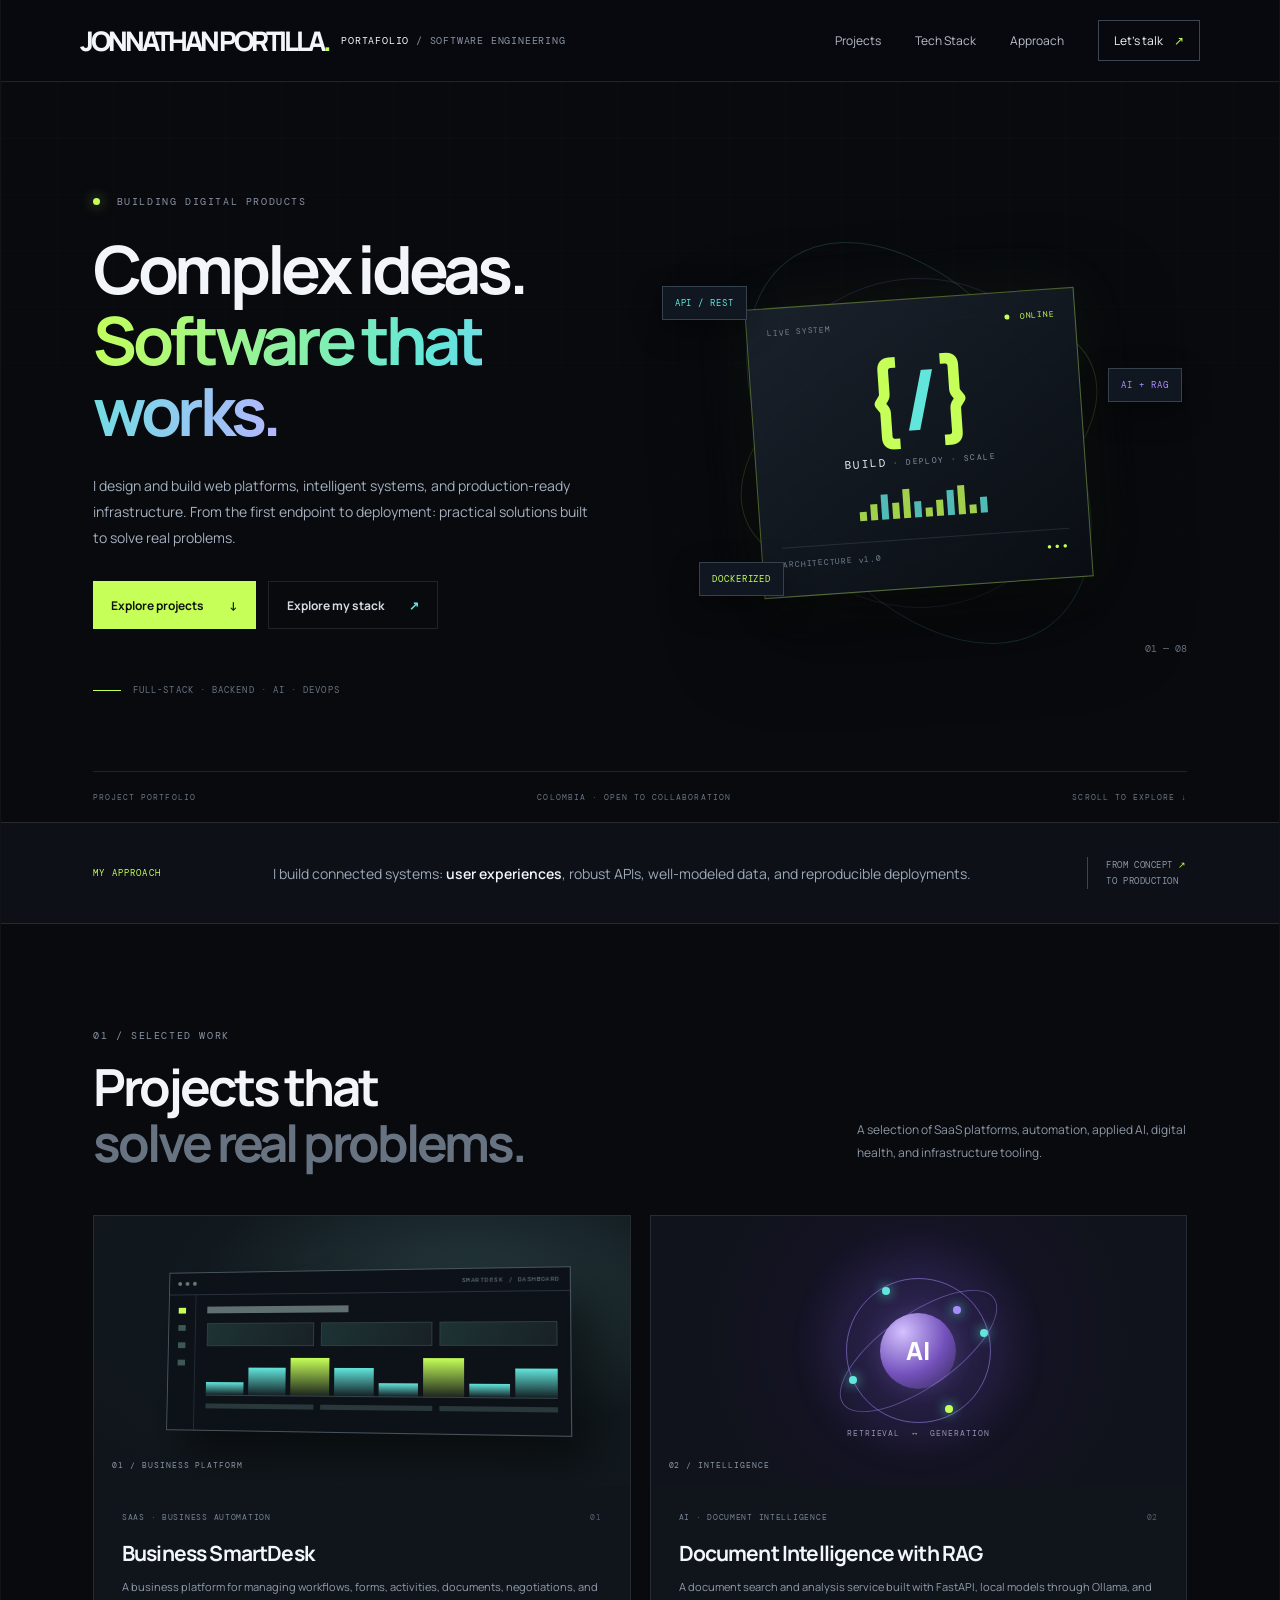
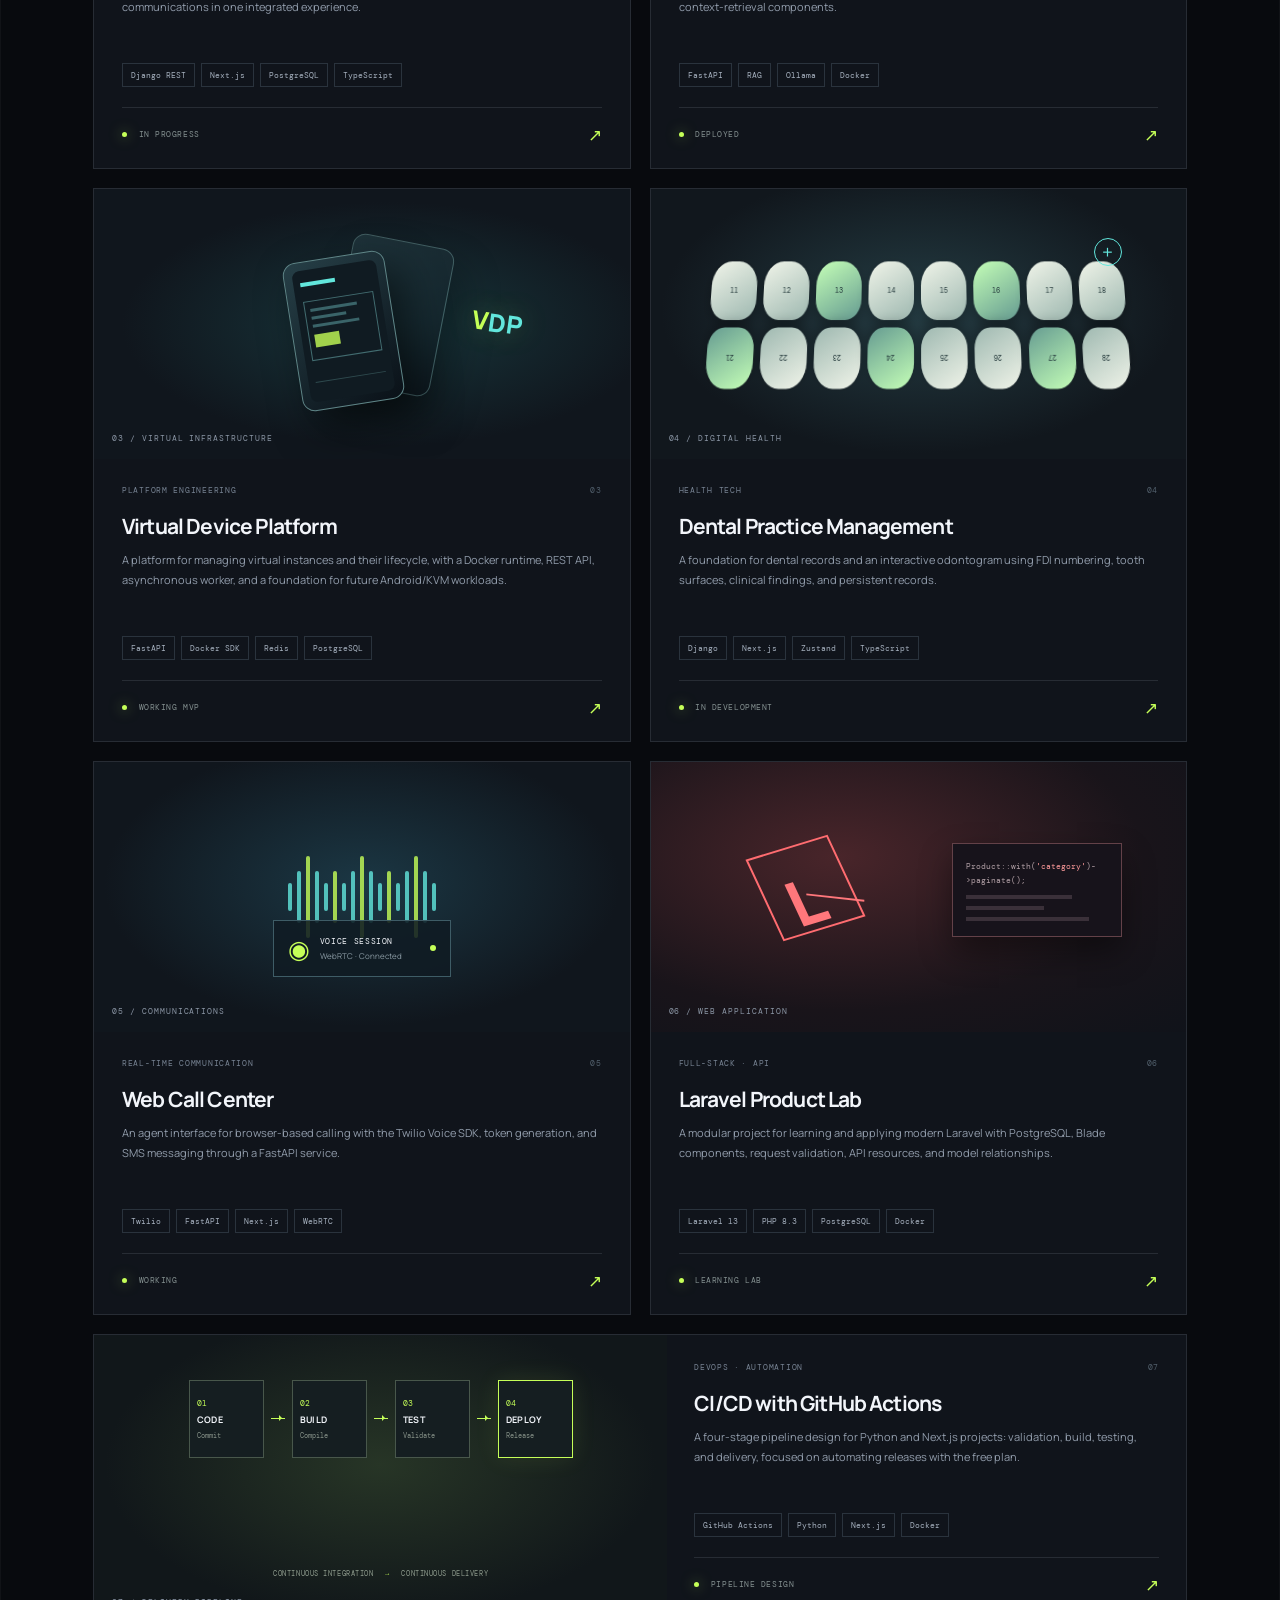
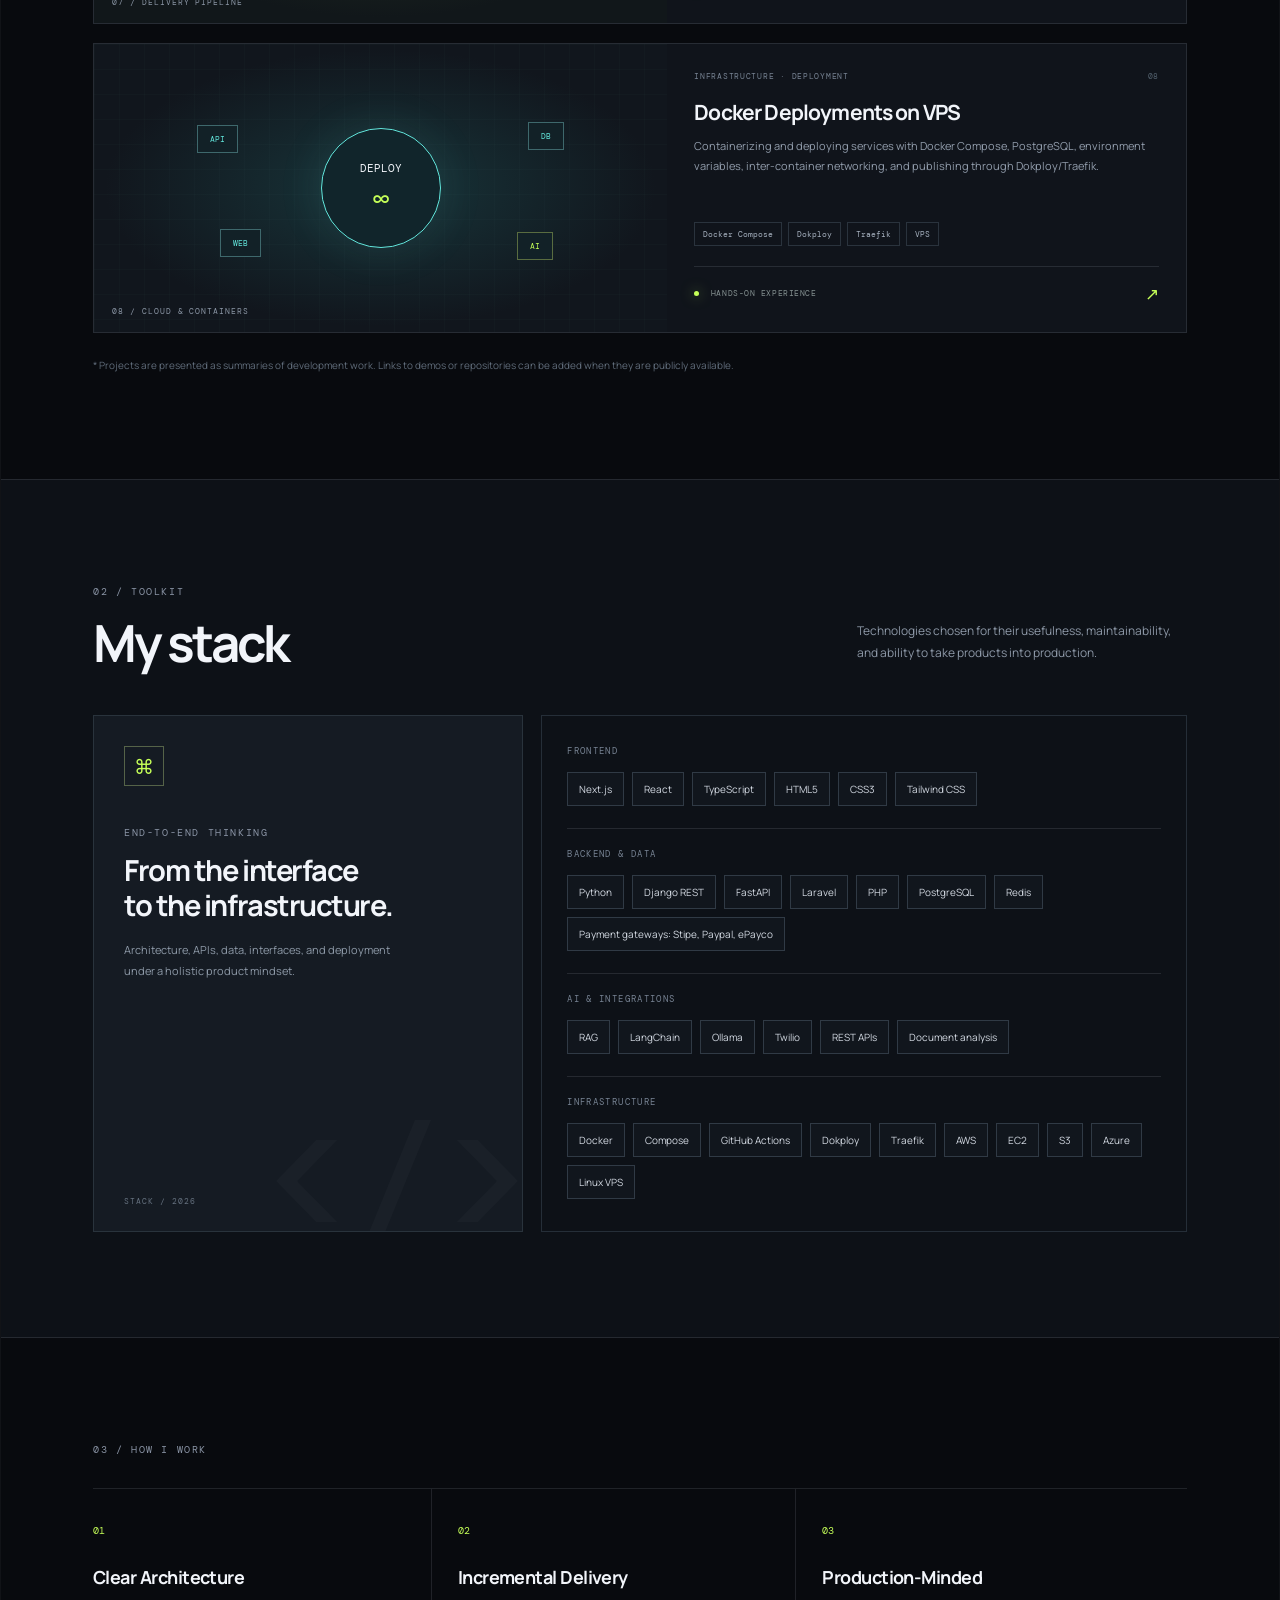
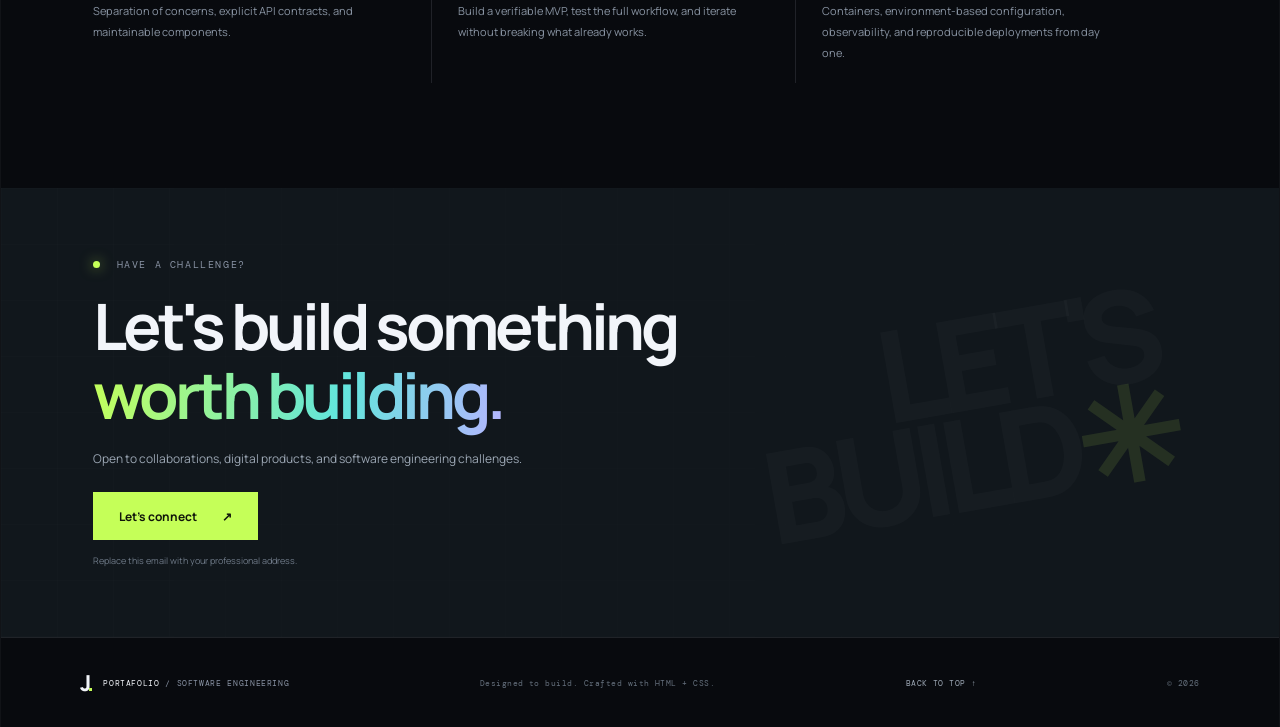
==== index.html @ 5c7474e9 "Update backend and infrastructure technology stack Added payment gateways to backend technologies an" ====
<!DOCTYPE html>
<html lang="en">
<head>
  <meta charset="UTF-8">
  <meta name="viewport" content="width=device-width, initial-scale=1.0">
  <meta name="description" content="Software engineering portfolio: SaaS platforms, automation, artificial intelligence, digital health, and cloud infrastructure.">
  <title>Portfolio | Software Engineer & Product Builder</title>
  <link rel="stylesheet" href="styles.css">
</head>
<body>
  <div class="site-shell">
    <header class="topbar">
      <a class="brand" href="#inicio" aria-label="Ir al inicio">
        <span class="brand-mark">JONNATHAN PORTILLA<span>.</span></span>
        <span class="brand-name">PORTAFOLIO<span> / SOFTWARE ENGINEERING</span></span>
      </a>
      <nav class="nav" aria-label="Navegación principal">
        <a href="#proyectos">Projects</a>
        <a href="#stack">Tech Stack</a>
        <a href="#enfoque">Approach</a>
        <a class="nav-cta" href="#contacto">Let's talk <span>↗</span></a>
      </nav>
    </header>

    <main>
      <section class="hero" id="inicio">
        <div class="hero-grid"></div>
        <div class="hero-copy">
          <p class="eyebrow"><span class="status-dot"></span> BUILDING DIGITAL PRODUCTS</p>
          <h1>Complex ideas.<br><span class="gradient-text">Software that works.</span></h1>
          <p class="hero-lede">I design and build web platforms, intelligent systems, and production-ready infrastructure. From the first endpoint to deployment: practical solutions built to solve real problems.</p>
          <div class="hero-actions">
            <a class="button button-primary" href="#proyectos">Explore projects <span>↓</span></a>
            <a class="button button-quiet" href="#stack">Explore my stack <span>↗</span></a>
          </div>
          <div class="hero-footnote"><span class="line"></span> FULL-STACK · BACKEND · AI · DEVOPS</div>
        </div>
        <div class="hero-visual" aria-label="Abstract software architecture illustration">
          <div class="orbit orbit-one"></div><div class="orbit orbit-two"></div><div class="orbit orbit-three"></div>
          <div class="core-card">
            <div class="core-top"><span>LIVE SYSTEM</span><span class="live"><i></i> ONLINE</span></div>
            <div class="core-symbol"><span class="bracket">{</span><span class="slash">/</span><span class="bracket">}</span></div>
            <div class="core-title">BUILD<span> · DEPLOY · SCALE</span></div>
            <div class="core-bars"><i></i><i></i><i></i><i></i><i></i><i></i><i></i><i></i><i></i><i></i><i></i><i></i></div>
            <div class="core-bottom"><span>ARCHITECTURE v1.0</span><span>●●●</span></div>
          </div>
          <span class="float-tag tag-api">API / REST</span>
          <span class="float-tag tag-ai">AI + RAG</span>
          <span class="float-tag tag-cloud">DOCKERIZED</span>
          <span class="visual-index">01 — 08</span>
        </div>
        <div class="hero-bottom"><span>PROJECT PORTFOLIO</span><span>COLOMBIA · OPEN TO COLLABORATION</span><span>SCROLL TO EXPLORE ↓</span></div>
      </section>

      <section class="intro-strip" id="enfoque">
        <div class="strip-label">MY APPROACH</div>
        <p>I build connected systems: <strong>user experiences</strong>, robust APIs, well-modeled data, and reproducible deployments.</p>
        <div class="strip-badge">FROM CONCEPT <span>↗</span><br>TO PRODUCTION</div>
      </section>

      <section class="projects section-pad" id="proyectos">
        <div class="section-heading">
          <div><p class="eyebrow">01 / SELECTED WORK</p><h2>Projects that<br><span class="muted">solve real problems.</span></h2></div>
          <p class="section-aside">A selection of SaaS platforms, automation, applied AI, digital health, and infrastructure tooling.</p>
        </div>

        <div class="project-grid">
          <article class="project-card project-feature">
            <div class="project-art art-smartdesk">
              <div class="art-window">
                <div class="window-bar"><span></span><span></span><span></span><b>SMARTDESK / DASHBOARD</b></div>
                <div class="dash-body"><div class="dash-side"><i></i><i></i><i></i><i></i></div><div class="dash-main"><div class="dash-heading"></div><div class="metric-row"><i></i><i></i><i></i></div><div class="chart"><span></span><span></span><span></span><span></span><span></span><span></span><span></span><span></span></div><div class="dash-lines"><i></i><i></i><i></i></div></div></div>
              </div><span class="art-label">01 / BUSINESS PLATFORM</span>
            </div>
            <div class="project-info"><div class="project-meta"><span>SAAS · BUSINESS AUTOMATION</span><span>01</span></div><h3>Business SmartDesk</h3><p>A business platform for managing workflows, forms, activities, documents, negotiations, and communications in one integrated experience.</p><div class="tags"><span>Django REST</span><span>Next.js</span><span>PostgreSQL</span><span>TypeScript</span></div><div class="project-bottom"><span class="project-status"><i></i> IN PROGRESS</span><span class="arrow">↗</span></div></div>
          </article>

          <article class="project-card">
            <div class="project-art art-ai">
              <div class="ai-orb"><div class="orb-core">AI</div><i class="node n1"></i><i class="node n2"></i><i class="node n3"></i><i class="node n4"></i><i class="node n5"></i><div class="orb-ring"></div></div>
              <div class="ai-caption"><span>RETRIEVAL</span><b>↔</b><span>GENERATION</span></div><span class="art-label">02 / INTELLIGENCE</span>
            </div>
            <div class="project-info"><div class="project-meta"><span>AI · DOCUMENT INTELLIGENCE</span><span>02</span></div><h3>Document Intelligence with RAG</h3><p>A document search and analysis service built with FastAPI, local models through Ollama, and context-retrieval components.</p><div class="tags"><span>FastAPI</span><span>RAG</span><span>Ollama</span><span>Docker</span></div><div class="project-bottom"><span class="project-status"><i></i> DEPLOYED</span><span class="arrow">↗</span></div></div>
          </article>

          <article class="project-card">
            <div class="project-art art-vdp">
              <div class="device device-back"></div><div class="device device-front"><div class="device-screen"><div class="screen-top"></div><div class="screen-window"><i></i><i></i><i></i><b></b></div><div class="screen-foot"></div></div></div>
              <div class="vdp-cube">V<span>DP</span></div><span class="art-label">03 / VIRTUAL INFRASTRUCTURE</span>
            </div>
            <div class="project-info"><div class="project-meta"><span>PLATFORM ENGINEERING</span><span>03</span></div><h3>Virtual Device Platform</h3><p>A platform for managing virtual instances and their lifecycle, with a Docker runtime, REST API, asynchronous worker, and a foundation for future Android/KVM workloads.</p><div class="tags"><span>FastAPI</span><span>Docker SDK</span><span>Redis</span><span>PostgreSQL</span></div><div class="project-bottom"><span class="project-status"><i></i> WORKING MVP</span><span class="arrow">↗</span></div></div>
          </article>

          <article class="project-card">
            <div class="project-art art-dental">
              <div class="tooth-grid"><span>11</span><span>12</span><span>13</span><span>14</span><span>15</span><span>16</span><span>17</span><span>18</span><span>21</span><span>22</span><span>23</span><span>24</span><span>25</span><span>26</span><span>27</span><span>28</span></div>
              <div class="dental-mark">+</div><span class="art-label">04 / DIGITAL HEALTH</span>
            </div>
            <div class="project-info"><div class="project-meta"><span>HEALTH TECH</span><span>04</span></div><h3>Dental Practice Management</h3><p>A foundation for dental records and an interactive odontogram using FDI numbering, tooth surfaces, clinical findings, and persistent records.</p><div class="tags"><span>Django</span><span>Next.js</span><span>Zustand</span><span>TypeScript</span></div><div class="project-bottom"><span class="project-status"><i></i> IN DEVELOPMENT</span><span class="arrow">↗</span></div></div>
          </article>

          <article class="project-card">
            <div class="project-art art-call">
              <div class="soundwave"><i></i><i></i><i></i><i></i><i></i><i></i><i></i><i></i><i></i><i></i><i></i><i></i><i></i><i></i><i></i><i></i><i></i></div>
              <div class="call-ui"><span class="call-avatar">◉</span><div><b>VOICE SESSION</b><small>WebRTC · Connected</small></div><span class="call-live"></span></div>
              <span class="art-label">05 / COMMUNICATIONS</span>
            </div>
            <div class="project-info"><div class="project-meta"><span>REAL-TIME COMMUNICATION</span><span>05</span></div><h3>Web Call Center</h3><p>An agent interface for browser-based calling with the Twilio Voice SDK, token generation, and SMS messaging through a FastAPI service.</p><div class="tags"><span>Twilio</span><span>FastAPI</span><span>Next.js</span><span>WebRTC</span></div><div class="project-bottom"><span class="project-status"><i></i> WORKING</span><span class="arrow">↗</span></div></div>
          </article>

          <article class="project-card">
            <div class="project-art art-laravel">
              <div class="laravel-emblem"><span class="laravel-l">L</span><span class="laravel-line"></span></div>
              <div class="code-panel"><span>Product::with(</span><b>'category'</b><span>)-&gt;paginate();</span><i></i><i></i><i></i></div>
              <span class="art-label">06 / WEB APPLICATION</span>
            </div>
            <div class="project-info"><div class="project-meta"><span>FULL-STACK · API</span><span>06</span></div><h3>Laravel Product Lab</h3><p>A modular project for learning and applying modern Laravel with PostgreSQL, Blade components, request validation, API resources, and model relationships.</p><div class="tags"><span>Laravel 13</span><span>PHP 8.3</span><span>PostgreSQL</span><span>Docker</span></div><div class="project-bottom"><span class="project-status"><i></i> LEARNING LAB</span><span class="arrow">↗</span></div></div>
          </article>

          <article class="project-card project-wide">
            <div class="project-art art-cicd">
              <div class="pipeline"><div class="pipe-node"><span>01</span><b>CODE</b><small>Commit</small></div><i></i><div class="pipe-node"><span>02</span><b>BUILD</b><small>Compile</small></div><i></i><div class="pipe-node"><span>03</span><b>TEST</b><small>Validate</small></div><i></i><div class="pipe-node pipe-active"><span>04</span><b>DEPLOY</b><small>Release</small></div></div>
              <div class="pipeline-caption">CONTINUOUS INTEGRATION <span>→</span> CONTINUOUS DELIVERY</div>
              <span class="art-label">07 / DELIVERY PIPELINE</span>
            </div>
            <div class="project-info"><div class="project-meta"><span>DEVOPS · AUTOMATION</span><span>07</span></div><h3>CI/CD with GitHub Actions</h3><p>A four-stage pipeline design for Python and Next.js projects: validation, build, testing, and delivery, focused on automating releases with the free plan.</p><div class="tags"><span>GitHub Actions</span><span>Python</span><span>Next.js</span><span>Docker</span></div><div class="project-bottom"><span class="project-status"><i></i> PIPELINE DESIGN</span><span class="arrow">↗</span></div></div>
          </article>

          <article class="project-card project-wide">
            <div class="project-art art-cloud">
              <div class="cloud-grid"></div><div class="cloud-core">DEPLOY<span>∞</span></div><div class="cloud-node cn1">API</div><div class="cloud-node cn2">DB</div><div class="cloud-node cn3">WEB</div><div class="cloud-node cn4">AI</div><span class="art-label">08 / CLOUD & CONTAINERS</span>
            </div>
            <div class="project-info"><div class="project-meta"><span>INFRASTRUCTURE · DEPLOYMENT</span><span>08</span></div><h3>Docker Deployments on VPS</h3><p>Containerizing and deploying services with Docker Compose, PostgreSQL, environment variables, inter-container networking, and publishing through Dokploy/Traefik.</p><div class="tags"><span>Docker Compose</span><span>Dokploy</span><span>Traefik</span><span>VPS</span></div><div class="project-bottom"><span class="project-status"><i></i> HANDS-ON EXPERIENCE</span><span class="arrow">↗</span></div></div>
          </article>
        </div>
        <p class="projects-note">* Projects are presented as summaries of development work. Links to demos or repositories can be added when they are publicly available.</p>
      </section>

      <section class="stack-section section-pad" id="stack">
        <div class="section-heading">
          <div><p class="eyebrow">02 / TOOLKIT</p><h2>My stack<br></h2></div>
          <p class="section-aside">Technologies chosen for their usefulness, maintainability, and ability to take products into production.</p>
        </div>
        <div class="stack-layout">
          <div class="stack-feature"><span class="stack-icon">⌘</span><p class="eyebrow">END-TO-END THINKING</p><h3>From the interface<br>to the infrastructure.</h3><p>Architecture, APIs, data, interfaces, and deployment under a holistic product mindset.</p><span class="stack-decoration">STACK / 2026</span></div>
          <div class="stack-groups">
            <div class="stack-group"><h4>FRONTEND</h4><div class="stack-pills"><span>Next.js</span><span>React</span><span>TypeScript</span><span>HTML5</span><span>CSS3</span><span>Tailwind CSS</span></div></div>
            <div class="stack-group"><h4>BACKEND & DATA</h4><div class="stack-pills"><span>Python</span><span>Django REST</span><span>FastAPI</span><span>Laravel</span><span>PHP</span><span>PostgreSQL</span><span>Redis</span><span>Payment gateways: Stipe, Paypal, ePayco</span></div></div>
            <div class="stack-group"><h4>AI & INTEGRATIONS</h4><div class="stack-pills"><span>RAG</span><span>LangChain</span><span>Ollama</span><span>Twilio</span><span>REST APIs</span><span>Document analysis</span></div></div>
            <div class="stack-group"><h4>INFRASTRUCTURE</h4><div class="stack-pills"><span>Docker</span><span>Compose</span><span>GitHub Actions</span><span>Dokploy</span><span>Traefik</span><span>AWS</span><span>EC2</span><span>S3</span><span>Azure</span><span>Linux VPS</span></div></div>
          </div>
        </div>
      </section>

      <section class="principles section-pad">
        <p class="eyebrow">03 / HOW I WORK</p>
        <div class="principle-grid">
          <article><span class="principle-number">01</span><h3>Clear Architecture</h3><p>Separation of concerns, explicit API contracts, and maintainable components.</p></article>
          <article><span class="principle-number">02</span><h3>Incremental Delivery</h3><p>Build a verifiable MVP, test the full workflow, and iterate without breaking what already works.</p></article>
          <article><span class="principle-number">03</span><h3>Production-Minded</h3><p>Containers, environment-based configuration, observability, and reproducible deployments from day one.</p></article>
        </div>
      </section>

      <section class="contact-section" id="contacto">
        <div class="contact-grid"></div>
        <div class="contact-content"><p class="eyebrow"><span class="status-dot"></span> HAVE A CHALLENGE?</p><h2>Let's build something<br><span class="gradient-text">worth building.</span></h2><p>Open to collaborations, digital products, and software engineering challenges.</p><a class="button button-primary" href="mailto:your-email@example.com">Let's connect <span>↗</span></a><small>Replace this email with your professional address.</small></div>
        <div class="contact-stamp">LET'S<br>BUILD<span>✳</span></div>
      </section>
    </main>

    <footer class="footer"><a class="brand" href="#inicio"><span class="brand-mark">J<span>.</span></span><span class="brand-name">PORTAFOLIO<span> / SOFTWARE ENGINEERING</span></span></a><p>Designed to build. Crafted with HTML + CSS.</p><a href="#inicio" class="back-top">BACK TO TOP ↑</a><span class="copyright">© 2026</span></footer>
  </div>
</body>
</html>
---- styles.css ----
@import url('https://fonts.googleapis.com/css2?family=DM+Mono:wght@400;500&family=Manrope:wght@400;500;600;700;800&display=swap');

:root {
  --bg: #080a0e;
  --panel: #10141b;
  --panel-2: #151b24;
  --line: rgba(225, 236, 255, .11);
  --text: #f2f5fa;
  --muted: #8993a4;
  --lime: #c5ff58;
  --cyan: #62e6dc;
  --purple: #a88cff;
  --mono: "DM Mono", monospace;
  --sans: "Manrope", Arial, sans-serif;
}
* { box-sizing: border-box; }
html { scroll-behavior: smooth; scroll-padding-top: 90px; }
body { margin: 0; background: var(--bg); color: var(--text); font-family: var(--sans); -webkit-font-smoothing: antialiased; }
a { color: inherit; text-decoration: none; }
.site-shell { max-width: 1600px; margin: auto; overflow: hidden; border-inline: 1px solid rgba(255,255,255,.035); }
.topbar { height: 82px; display: flex; align-items: center; justify-content: space-between; padding: 0 6.2%; border-bottom: 1px solid var(--line); position: relative; z-index: 5; background: rgba(8,10,14,.88); }
.brand { display: flex; align-items: center; gap: 12px; }
.brand-mark { font-size: 27px; font-weight: 800; letter-spacing: -3px; }
.brand-mark span { color: var(--lime); }
.brand-name { font: 10px var(--mono); letter-spacing: .08em; }
.brand-name span { color: var(--muted); }
.nav { display: flex; align-items: center; gap: 34px; font-size: 12px; color: #b9c1ce; }
.nav a { transition: color .2s; }
.nav a:hover { color: var(--lime); }
.nav .nav-cta { border: 1px solid #3c4651; padding: 11px 15px; color: var(--text); }
.nav-cta span { color: var(--lime); margin-left: 9px; }
.hero { min-height: 680px; position: relative; display: grid; grid-template-columns: 1.02fr .98fr; align-items: center; padding: 70px 7.2% 88px; isolation: isolate; }
.hero-grid, .contact-grid { position: absolute; inset: 0; z-index: -1; opacity: .33; background-image: linear-gradient(rgba(255,255,255,.045) 1px, transparent 1px), linear-gradient(90deg, rgba(255,255,255,.045) 1px, transparent 1px); background-size: 56px 56px; mask-image: linear-gradient(to bottom, black, transparent 94%); }
.hero-copy { position: relative; z-index: 2; padding-top: 5px; }
.eyebrow { font: 10px var(--mono); letter-spacing: .16em; color: var(--muted); margin: 0 0 25px; }
.status-dot, .project-status i { display: inline-block; width: 7px; height: 7px; border-radius: 50%; background: var(--lime); margin-right: 9px; box-shadow: 0 0 13px rgba(197,255,88,.6); }
h1 { font-size: clamp(42px, 5.2vw, 76px); line-height: 1.07; letter-spacing: -.065em; margin: 0; font-weight: 700; }
.gradient-text { background: linear-gradient(100deg, var(--lime), var(--cyan) 60%, #b5b5ff); color: transparent; background-clip: text; -webkit-background-clip: text; }
.hero-lede { max-width: 510px; color: #a5afbe; line-height: 1.85; font-size: 14px; margin: 27px 0 30px; }
.hero-actions { display: flex; align-items: center; gap: 12px; flex-wrap: wrap; }
.button { min-height: 48px; padding: 0 18px; display: inline-flex; align-items: center; justify-content: center; gap: 25px; font-size: 12px; font-weight: 700; transition: transform .2s, background .2s; }
.button:hover { transform: translateY(-3px); }
.button-primary { color: #10150a; background: var(--lime); }
.button-primary:hover { background: #d4ff82; }
.button-quiet { border: 1px solid var(--line); color: #d5dbe4; }
.button-quiet span { color: var(--cyan); }
.hero-footnote { display: flex; align-items: center; gap: 12px; font: 9px var(--mono); color: #687383; letter-spacing: .12em; margin-top: 55px; }
.hero-footnote .line { width: 28px; height: 1px; background: var(--lime); }
.hero-visual { min-height: 440px; position: relative; display: grid; place-items: center; }
.orbit { border: 1px solid rgba(197,255,88,.18); border-radius: 50%; position: absolute; transform: rotate(-25deg); }
.orbit-one { width: 380px; height: 220px; }
.orbit-two { width: 450px; height: 280px; transform: rotate(55deg); border-color: rgba(98,230,220,.16); }
.orbit-three { width: 330px; height: 330px; border-color: rgba(168,140,255,.15); }
.core-card { width: min(330px, 78%); height: 290px; padding: 19px 20px; background: linear-gradient(145deg, rgba(26,34,44,.96), rgba(10,14,20,.97)); border: 1px solid rgba(197,255,88,.34); box-shadow: 0 30px 90px #0009, 0 0 65px #c5ff5810; transform: rotate(-4deg); position: relative; z-index: 2; }
.core-top, .core-bottom { display: flex; justify-content: space-between; font: 8px var(--mono); letter-spacing: .1em; color: #778494; }
.live { color: var(--lime); }.live i { display: inline-block; width: 5px; height: 5px; border-radius: 50%; background: var(--lime); margin-right: 4px; }
.core-symbol { text-align: center; margin: 32px 0 14px; font-size: 83px; font-weight: 800; line-height: .95; letter-spacing: -.1em; }
.bracket { color: var(--lime); }.slash { color: var(--cyan); margin: 0 9px; }
.core-title { text-align: center; font: 11px var(--mono); letter-spacing: .13em; }.core-title span { color: var(--muted); font-size: 8px; }
.core-bars { height: 29px; display: flex; align-items: end; justify-content: center; gap: 4px; margin: 21px 0; }
.core-bars i { width: 7px; background: var(--lime); opacity: .8; height: 30%; }.core-bars i:nth-child(3n) { height: 85%; background: var(--cyan); }.core-bars i:nth-child(2n) { height: 55%; }.core-bars i:nth-child(5n) { height: 100%; }
.core-bottom { border-top: 1px solid var(--line); padding-top: 11px; }
.core-bottom span:last-child { color: var(--lime); letter-spacing: 3px; }
.float-tag { position: absolute; z-index: 3; background: #111720; border: 1px solid #35414d; padding: 10px 12px; font: 9px var(--mono); letter-spacing: .1em; box-shadow: 0 10px 30px #0006; }
.tag-api { top: 63px; left: 2%; color: var(--cyan); }.tag-ai { right: 1%; top: 145px; color: var(--purple); }.tag-cloud { bottom: 67px; left: 9%; color: var(--lime); }
.visual-index { position: absolute; right: 0; bottom: 8px; font: 10px var(--mono); color: #67717e; }
.hero-bottom { position: absolute; bottom: 0; left: 7.2%; right: 7.2%; display: flex; justify-content: space-between; padding: 20px 0; border-top: 1px solid var(--line); color: #697482; font: 8px var(--mono); letter-spacing: .13em; }
.intro-strip { padding: 34px 7.2%; display: grid; grid-template-columns: 150px 1fr auto; gap: 30px; align-items: center; border-block: 1px solid var(--line); background: #0d1117; }
.strip-label { color: var(--lime); font: 9px var(--mono); letter-spacing: .13em; }
.intro-strip p { color: #9da8b7; font-size: 14px; line-height: 1.8; max-width: 720px; margin: 0; }.intro-strip strong { color: var(--text); font-weight: 600; }
.strip-badge { padding-left: 18px; border-left: 1px solid #3b4652; font: 9px/1.8 var(--mono); color: #8c97a6; letter-spacing: .06em; white-space: nowrap; }.strip-badge span { color: var(--lime); }
.section-pad { padding: 105px 7.2%; }
.section-heading { display: flex; justify-content: space-between; align-items: end; gap: 30px; margin-bottom: 45px; }
.section-heading .eyebrow { margin-bottom: 17px; }
h2 { font-size: clamp(38px, 4vw, 55px); line-height: 1.08; letter-spacing: -.06em; margin: 0; }
.muted { color: #687382; }
.section-aside { max-width: 330px; color: #8d98a7; font-size: 12px; line-height: 1.9; margin: 0 0 5px; }
.project-grid { display: grid; grid-template-columns: repeat(2, minmax(0, 1fr)); gap: 19px; }
.project-card { background: var(--panel); border: 1px solid var(--line); min-width: 0; transition: border-color .25s, transform .25s; }
.project-card:hover { border-color: rgba(197,255,88,.42); transform: translateY(-4px); }
.project-art { height: 245px; position: relative; overflow: hidden; background: #141a22; display: grid; place-items: center; }
.art-label { position: absolute; left: 18px; bottom: 16px; font: 8px var(--mono); color: #8b96a5; letter-spacing: .12em; }
.art-smartdesk { background: radial-gradient(ellipse at 70% 30%, #263b3e, #11191e 52%, #10141b); }
.art-window { width: 76%; height: 164px; background: #0d1219; border: 1px solid #48545d; transform: perspective(700px) rotateY(-8deg) rotateX(3deg); box-shadow: 20px 25px 45px #0008; }
.window-bar { height: 23px; border-bottom: 1px solid #29323c; display: flex; gap: 4px; align-items: center; padding: 0 9px; }.window-bar span { width: 4px; height: 4px; border-radius: 50%; background: #718080; }.window-bar b { margin-left: auto; color: #768b91; font: 6px var(--mono); letter-spacing: .08em; }
.dash-body { display: flex; height: calc(100% - 23px); }.dash-side { width: 29px; border-right: 1px solid #202b32; display: flex; flex-direction: column; align-items: center; gap: 12px; padding-top: 13px; }.dash-side i { width: 8px; height: 6px; background: #3b5756; }.dash-side i:first-child { background: var(--lime); }
.dash-main { flex: 1; padding: 12px; }.dash-heading { height: 7px; width: 42%; background: #607071; margin-bottom: 10px; }.metric-row { display: flex; gap: 7px; }.metric-row i { height: 24px; flex: 1; border: 1px solid #2b3d40; background: linear-gradient(120deg,#1d3334,#182126); }.chart { height: 43px; margin: 8px 0; display: flex; align-items: end; gap: 5px; border-bottom: 1px solid #344345; }.chart span { flex: 1; background: linear-gradient(var(--cyan),#427e7b22); height: 30%; }.chart span:nth-child(2n) { height: 67%; }.chart span:nth-child(3n) { height: 90%; background: linear-gradient(var(--lime),#8eaa4722); }.dash-lines { display: flex; gap: 7px; }.dash-lines i { height: 5px; background: #29383b; flex: 1; }
.art-ai { background: radial-gradient(circle at 50% 46%, #2b2250, #141323 40%, #10131b 75%); }.ai-orb { width: 145px; height: 145px; border-radius: 50%; border: 1px solid #a88cff8c; display: grid; place-items: center; position: relative; box-shadow: 0 0 65px #9d7aff20, inset 0 0 30px #a88cff14; }.orb-ring { position: absolute; width: 185px; height: 74px; border: 1px solid #a88cff6b; border-radius: 50%; transform: rotate(-35deg); }.orb-core { width: 76px; height: 76px; border-radius: 50%; background: radial-gradient(circle at 30% 25%, #d3c1ff, #7351bb 55%, #31284e); display: grid; place-items: center; color: white; font-weight: 800; font-size: 25px; box-shadow: 0 0 40px #a88cff4d; }.node { position: absolute; width: 8px; height: 8px; background: var(--cyan); border-radius: 50%; box-shadow: 0 0 12px var(--cyan); }.n1 { top: 8px; left: 35px; }.n2 { right: 2px; top: 50px; }.n3 { bottom: 9px; right: 37px; background: var(--lime); }.n4 { bottom: 38px; left: 2px; }.n5 { top: 27px; right: 29px; background: var(--purple); }.ai-caption { position: absolute; bottom: 48px; display: flex; gap: 12px; align-items: center; font: 8px var(--mono); color: #9291b0; letter-spacing: .12em; }.ai-caption b { color: var(--lime); }
.art-vdp { background: radial-gradient(ellipse at 55% 50%, #18363c, #10161d 64%); }.device { position: absolute; width: 103px; height: 150px; border: 1px solid #5f8587; border-radius: 13px; background: linear-gradient(145deg,#263f47,#0a1118); box-shadow: 12px 20px 40px #0008; }.device-back { transform: translate(30px,-9px) rotate(11deg); opacity: .6; }.device-front { transform: translate(-18px,7px) rotate(-9deg); padding: 8px; }.device-screen { height: 100%; background: #101b22; border-radius: 7px; padding: 12px 7px; }.screen-top { height: 4px; width: 35px; background: var(--cyan); margin-bottom: 15px; }.screen-window { border: 1px solid #426c70; height: 60px; padding: 7px 5px; display: flex; flex-direction: column; gap: 5px; }.screen-window i { height: 3px; background: #3a6469; width: 80%; }.screen-window i:nth-child(2) { width: 60%; }.screen-window b { width: 25px; height: 13px; background: var(--lime); opacity: .8; margin-top: 2px; }.screen-foot { height: 22px; border-bottom: 1px solid #2e4a4e; }.vdp-cube { position: absolute; right: 20%; top: 43%; font-weight: 800; font-size: 25px; color: var(--lime); transform: rotate(8deg); text-shadow: 0 0 30px #c5ff5840; }.vdp-cube span { color: var(--cyan); }
.art-dental { background: radial-gradient(ellipse at 50% 45%, #243c43, #11171d 68%); }.tooth-grid { width: 78%; display: grid; grid-template-columns: repeat(8,1fr); gap: 7px; transform: perspective(500px) rotateX(10deg); }.tooth-grid span { display: grid; place-items: center; aspect-ratio: .75; background: linear-gradient(145deg,#f0f4e9,#9eb8b0); color: #23383a; border-radius: 42% 42% 35% 35%; font: 7px var(--mono); box-shadow: 0 5px 12px #0004; }.tooth-grid span:nth-child(3n) { background: linear-gradient(145deg,#c5ffb7,#659b91); }.tooth-grid span:nth-child(n+9) { transform: rotate(180deg); }.dental-mark { position: absolute; right: 12%; top: 18%; width: 28px; height: 28px; border: 1px solid var(--cyan); border-radius: 50%; color: var(--cyan); display: grid; place-items: center; font-size: 19px; }
.art-call { background: radial-gradient(ellipse at 50% 45%, #1b3744, #10161d 68%); }.soundwave { display: flex; gap: 5px; align-items: center; height: 110px; }.soundwave i { width: 4px; height: 25%; background: var(--cyan); border-radius: 5px; opacity: .8; }.soundwave i:nth-child(3n) { height: 74%; background: var(--lime); }.soundwave i:nth-child(4n) { height: 95%; }.soundwave i:nth-child(2n) { height: 48%; }.call-ui { position: absolute; bottom: 55px; display: flex; align-items: center; gap: 10px; padding: 10px 14px; border: 1px solid #3e5c66; background: #101b23dd; }.call-avatar { color: var(--lime); font-size: 25px; }.call-ui b, .call-ui small { display: block; }.call-ui b { font: 8px var(--mono); letter-spacing: .08em; }.call-ui small { color: #8b9ba5; font-size: 8px; margin-top: 4px; }.call-live { width: 6px; height: 6px; border-radius: 50%; background: var(--lime); margin-left: 18px; }
.art-laravel { background: radial-gradient(ellipse at 35% 35%, #49252a, #19141a 62%, #10131a); }.laravel-emblem { position: absolute; left: 21%; top: 30%; width: 85px; height: 90px; border: 2px solid #ff6c70; transform: rotate(-25deg) skewY(8deg); }.laravel-l { position: absolute; left: 18px; top: 12px; color: #ff777b; font-size: 64px; font-weight: 800; }.laravel-line { position: absolute; width: 55px; height: 2px; background: #ff777b; transform: rotate(25deg); left: 36px; top: 60px; }.code-panel { position: absolute; right: 12%; top: 30%; width: 170px; padding: 15px 13px; border: 1px solid #634148; background: #17131b; box-shadow: 0 15px 30px #0006; font: 8px/1.8 var(--mono); color: #b2a0a6; }.code-panel b { color: #ff9b9b; font-weight: 400; }.code-panel i { display: block; width: 75%; height: 4px; background: #3a3039; margin-top: 7px; }.code-panel i:nth-of-type(2) { width: 55%; }.code-panel i:nth-of-type(3) { width: 87%; }
.project-wide { display: grid; grid-template-columns: 1.05fr .95fr; grid-column: span 2; }.project-wide .project-art { height: 100%; min-height: 270px; }.project-wide .project-info { padding: 27px; }
.art-cicd { background: radial-gradient(ellipse at 50% 45%, #273526, #11171a 68%); }.pipeline { width: 84%; display: flex; align-items: center; justify-content: center; gap: 7px; }.pipe-node { width: 75px; height: 78px; background: #151e21; border: 1px solid #48574b; padding: 9px 7px; display: flex; flex-direction: column; justify-content: center; gap: 5px; }.pipe-node span { font: 8px var(--mono); color: var(--lime); }.pipe-node b { font-size: 9px; letter-spacing: .04em; }.pipe-node small { font: 7px var(--mono); color: #859087; }.pipeline > i { width: 14px; height: 1px; background: var(--lime); position: relative; }.pipeline > i:after { content: ""; position: absolute; right: 0; top: -3px; border: 3px solid transparent; border-left-color: var(--lime); }.pipe-active { border-color: var(--lime); box-shadow: 0 0 25px #c5ff5818; }.pipeline-caption { margin-top: 22px; font: 7px var(--mono); letter-spacing: .08em; color: #8e9b8d; }.pipeline-caption span { color: var(--lime); padding: 0 7px; }
.art-cloud { background: radial-gradient(ellipse at 50% 50%, #18353a, #11161d 68%); }.cloud-grid { position: absolute; inset: 0; opacity: .4; background-image: linear-gradient(#4b79761c 1px,transparent 1px),linear-gradient(90deg,#4b79761c 1px,transparent 1px); background-size: 25px 25px; }.cloud-core { position: relative; z-index: 1; width: 120px; height: 120px; border-radius: 50%; border: 1px solid var(--cyan); background: #11252b; display: grid; place-items: center; align-content: center; gap: 5px; font: 11px var(--mono); box-shadow: 0 0 50px #62e6dc19; }.cloud-core span { font-size: 27px; color: var(--lime); }.cloud-node { position: absolute; z-index: 2; padding: 8px 12px; border: 1px solid #3e686c; background: #122127; color: var(--cyan); font: 8px var(--mono); }.cn1 { top: 28%; left: 18%; }.cn2 { top: 27%; right: 18%; }.cn3 { bottom: 26%; left: 22%; }.cn4 { bottom: 25%; right: 20%; color: var(--lime); border-color: #596c40; }
.project-info { padding: 23px 24px 20px; }.project-meta { display: flex; justify-content: space-between; gap: 10px; color: #778393; font: 8px var(--mono); letter-spacing: .09em; }.project-meta span:last-child { color: #52606d; }.project-info h3 { font-size: 21px; letter-spacing: -.04em; margin: 17px 0 10px; }.project-info p { min-height: 67px; margin: 0; font-size: 11px; line-height: 1.85; color: #929dac; }.tags { display: flex; gap: 6px; flex-wrap: wrap; margin-top: 19px; }.tags span { border: 1px solid #2a333d; padding: 6px 8px; color: #a6b1bf; font: 8px var(--mono); }.project-bottom { display: flex; align-items: center; justify-content: space-between; border-top: 1px solid var(--line); padding-top: 15px; margin-top: 20px; }.project-status { font: 8px var(--mono); color: #849090; letter-spacing: .07em; }.project-status i { width: 5px; height: 5px; margin-right: 6px; }.arrow { font-size: 17px; color: var(--lime); }.projects-note { margin: 23px 0 0; color: #606c7a; font-size: 10px; line-height: 1.8; }
.stack-section { background: #0d1117; border-block: 1px solid var(--line); }.stack-layout { display: grid; grid-template-columns: .8fr 1.2fr; gap: 18px; }.stack-feature { background: #151b23; border: 1px solid #29333c; min-height: 340px; padding: 30px; position: relative; overflow: hidden; }.stack-feature:after { content: "</>"; position: absolute; right: -10px; bottom: -50px; font: 150px var(--mono); color: #ffffff06; font-weight: 500; }.stack-icon { display: grid; place-items: center; width: 40px; height: 40px; border: 1px solid #556348; color: var(--lime); font-size: 20px; margin-bottom: 40px; }.stack-feature .eyebrow { margin-bottom: 14px; }.stack-feature h3 { font-size: 29px; line-height: 1.2; letter-spacing: -.05em; margin: 0 0 17px; }.stack-feature p:not(.eyebrow) { color: #8e9aa8; font-size: 11px; line-height: 1.9; max-width: 280px; }.stack-decoration { position: absolute; bottom: 25px; left: 30px; color: #65717f; font: 8px var(--mono); letter-spacing: .12em; }
.stack-groups { border: 1px solid #252e38; padding: 10px 25px; }.stack-group { padding: 19px 0 22px; border-bottom: 1px solid var(--line); }.stack-group:last-child { border-bottom: 0; }.stack-group h4 { margin: 0 0 15px; color: #778393; font: 9px var(--mono); letter-spacing: .15em; }.stack-pills { display: flex; gap: 8px; flex-wrap: wrap; }.stack-pills span { border: 1px solid #303a45; padding: 9px 11px; color: #d2d8e1; font-size: 10px; background: #11161d; }
.principles .eyebrow { margin-bottom: 32px; }.principle-grid { display: grid; grid-template-columns: repeat(3,1fr); border-top: 1px solid var(--line); }.principle-grid article { padding: 28px 26px 8px 0; margin-right: 26px; border-right: 1px solid var(--line); }.principle-grid article:last-child { border: 0; margin-right: 0; }.principle-number { color: var(--lime); font: 10px var(--mono); }.principle-grid h3 { font-size: 18px; margin: 26px 0 12px; letter-spacing: -.03em; }.principle-grid p { color: #8994a3; font-size: 11px; line-height: 1.9; max-width: 280px; }
.contact-section { min-height: 420px; position: relative; display: flex; align-items: center; padding: 70px 7.2%; background: #11171c; isolation: isolate; overflow: hidden; }.contact-grid { opacity: .22; mask-image: linear-gradient(90deg,black,transparent); }.contact-content { position: relative; z-index: 2; }.contact-content .eyebrow { margin-bottom: 20px; }.contact-content h2 { font-size: clamp(43px,5vw,67px); }.contact-content > p:not(.eyebrow) { color: #9ba6b3; font-size: 12px; margin: 21px 0 25px; }.contact-content .button { min-width: 165px; }.contact-content small { display: block; color: #6f7a88; font-size: 9px; margin-top: 14px; }.contact-stamp { position: absolute; right: 9%; top: 50%; transform: translateY(-50%) rotate(-10deg); font-size: clamp(60px,10vw,130px); line-height: .77; font-weight: 800; letter-spacing: -.09em; color: #ffffff06; text-align: right; }.contact-stamp span { color: #c5ff581c; }
.footer { min-height: 90px; padding: 20px 6.2%; display: flex; align-items: center; justify-content: space-between; gap: 20px; border-top: 1px solid var(--line); }.footer .brand-mark { font-size: 22px; }.footer .brand-name { font-size: 8px; }.footer p, .copyright, .back-top { color: #65707d; font: 8px var(--mono); letter-spacing: .06em; }.back-top { color: #9ca7b4; }
@media (min-width: 1200px) { .hero { min-height: 740px; } .project-art { height: 270px; } .project-info { padding: 26px 28px 22px; } }
@media (max-width: 900px) {
  .topbar { padding: 0 5%; }.nav { gap: 18px; }.hero { padding-inline: 5%; grid-template-columns: 1fr  .85fr; }.hero-visual { transform: scale(.88); }.hero-bottom { left: 5%; right: 5%; }.intro-strip { padding-inline: 5%; grid-template-columns: 100px 1fr; }.strip-badge { display: none; }.section-pad { padding: 80px 5%; }.project-info { padding: 20px; }.project-info h3 { font-size: 19px; }.project-art { height: 215px; }.project-wide .project-art { min-height: 260px; }.contact-section { padding-inline: 5%; }
}
@media (max-width: 650px) {
  .topbar { height: auto; min-height: 72px; padding: 16px 5%; align-items: flex-start; flex-direction: column; gap: 16px; }.brand-name { font-size: 9px; }.nav { width: 100%; justify-content: space-between; gap: 10px; font-size: 10px; flex-wrap: wrap; }.nav .nav-cta { padding: 8px 10px; }.hero { display: flex; flex-direction: column; align-items: stretch; padding: 65px 6% 90px; }.hero-copy { width: 100%; }.hero h1 { font-size: clamp(43px, 11vw, 63px); }.hero-lede { font-size: 13px; }.hero-footnote { margin-top: 35px; font-size: 8px; }.hero-visual { min-height: 350px; width: 100%; margin-top: 20px; transform: scale(.88); transform-origin: center; }.orbit-one { width: 300px; height: 180px; }.orbit-two { width: 350px; height: 225px; }.orbit-three { width: 270px; height: 270px; }.core-card { width: 285px; height: 260px; }.core-symbol { margin: 25px 0 12px; font-size: 70px; }.core-bars { margin: 15px 0; }.tag-api { left: 0; }.tag-ai { right: -2%; }.tag-cloud { left: 0; bottom: 35px; }.hero-bottom { left: 6%; right: 6%; gap: 10px; flex-wrap: wrap; font-size: 7px; }.hero-bottom span:nth-child(2) { display: none; }.intro-strip { padding: 27px 6%; display: block; }.strip-label { margin-bottom: 15px; }.intro-strip p { font-size: 12px; }.section-pad { padding: 70px 6%; }.section-heading { display: block; margin-bottom: 32px; }.section-aside { margin-top: 20px; }.project-grid { grid-template-columns: 1fr; gap: 15px; }.project-wide { grid-column: auto; display: block; }.project-wide .project-art { min-height: 240px; height: 240px; }.project-wide .project-info { padding: 20px; }.project-art { height: 230px; }.project-info p { min-height: auto; }.project-bottom { margin-top: 18px; }.stack-layout { grid-template-columns: 1fr; }.stack-feature { min-height: 315px; }.stack-groups { padding: 8px 18px; }.stack-pills span { font-size: 9px; padding: 8px 9px; }.principle-grid { grid-template-columns: 1fr; }.principle-grid article { border-right: 0; border-bottom: 1px solid var(--line); margin: 0; padding: 25px 0; }.principle-grid article:last-child { border-bottom: 0; }.principle-grid h3 { margin-top: 15px; }.contact-section { min-height: 390px; padding: 65px 6%; }.contact-stamp { right: 5%; top: auto; bottom: 28px; transform: none; font-size: 70px; }.footer { padding: 23px 6%; flex-wrap: wrap; }.footer p { order: 3; width: 100%; margin: 0; }.copyright { margin-left: auto; }
}
@media (prefers-reduced-motion: reduce) { html { scroll-behavior: auto; } *, *::before, *::after { transition-duration: .01ms !important; animation-duration: .01ms !important; } }
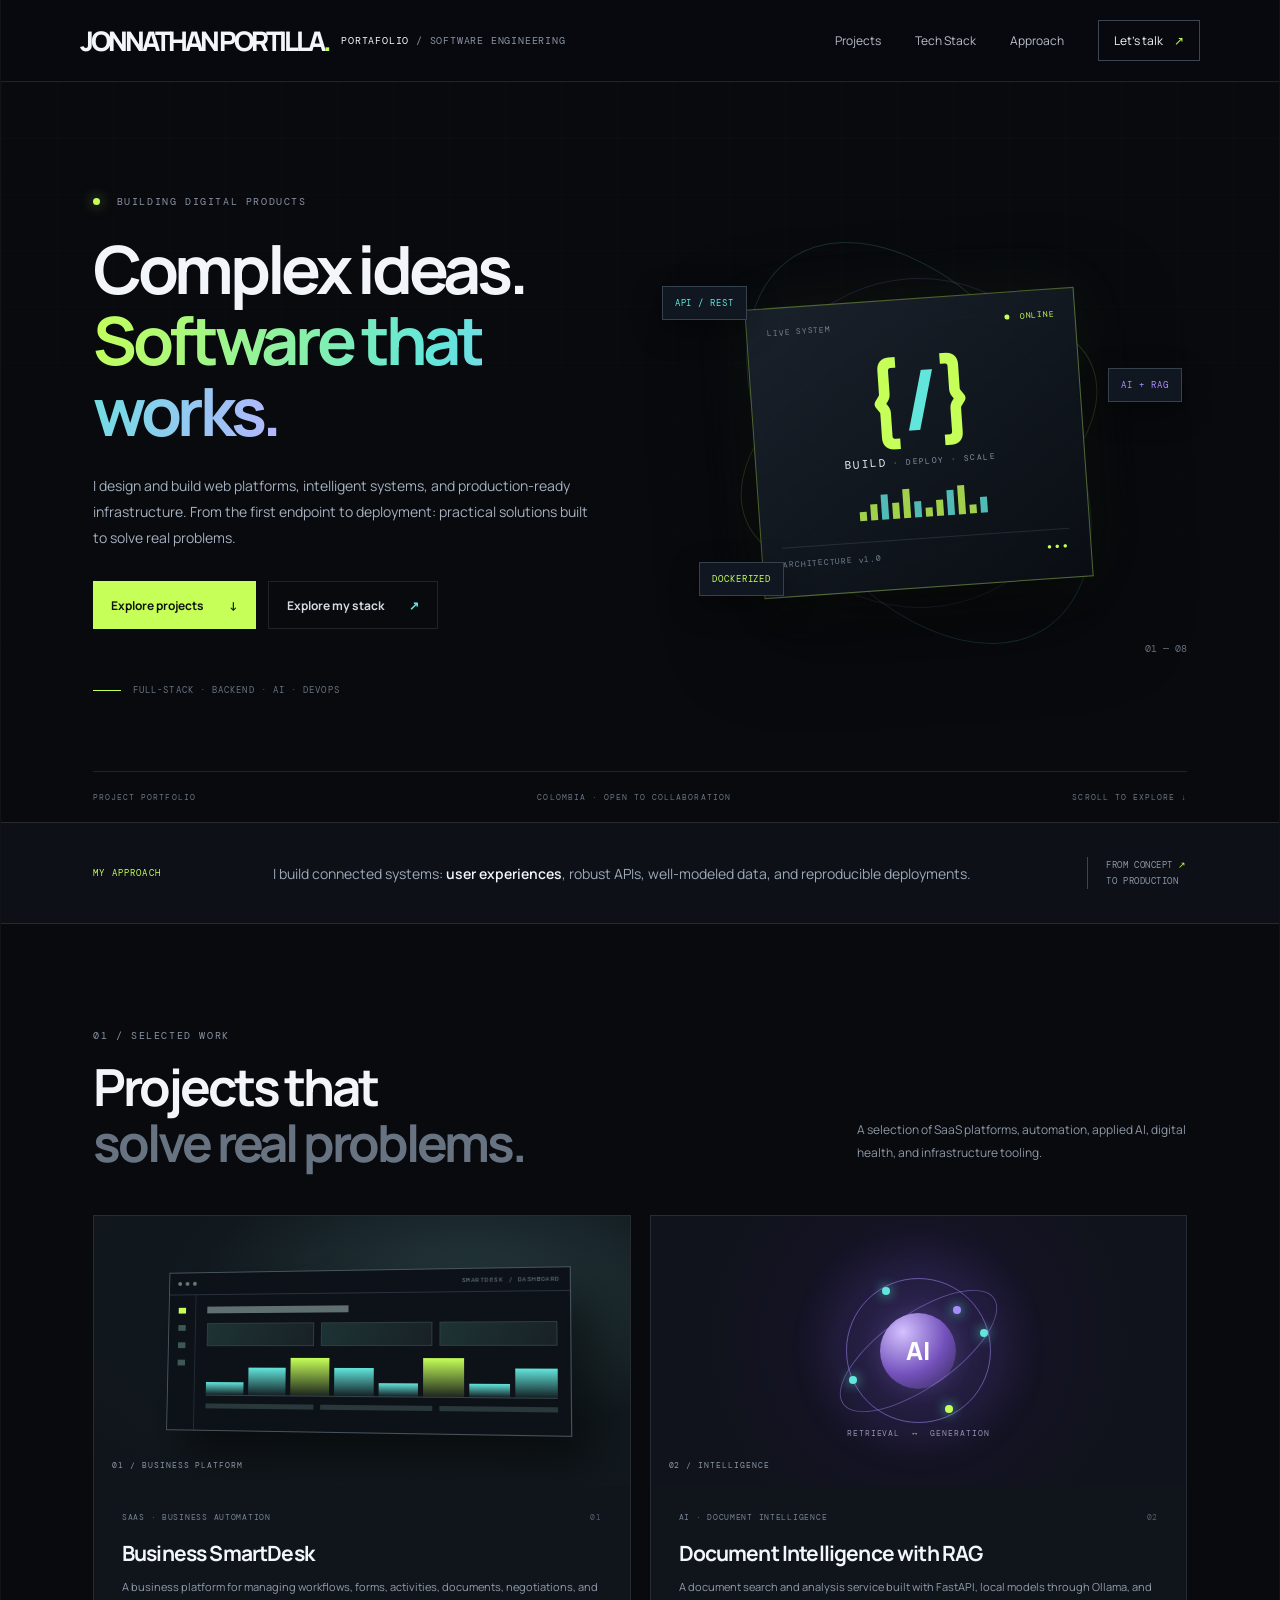
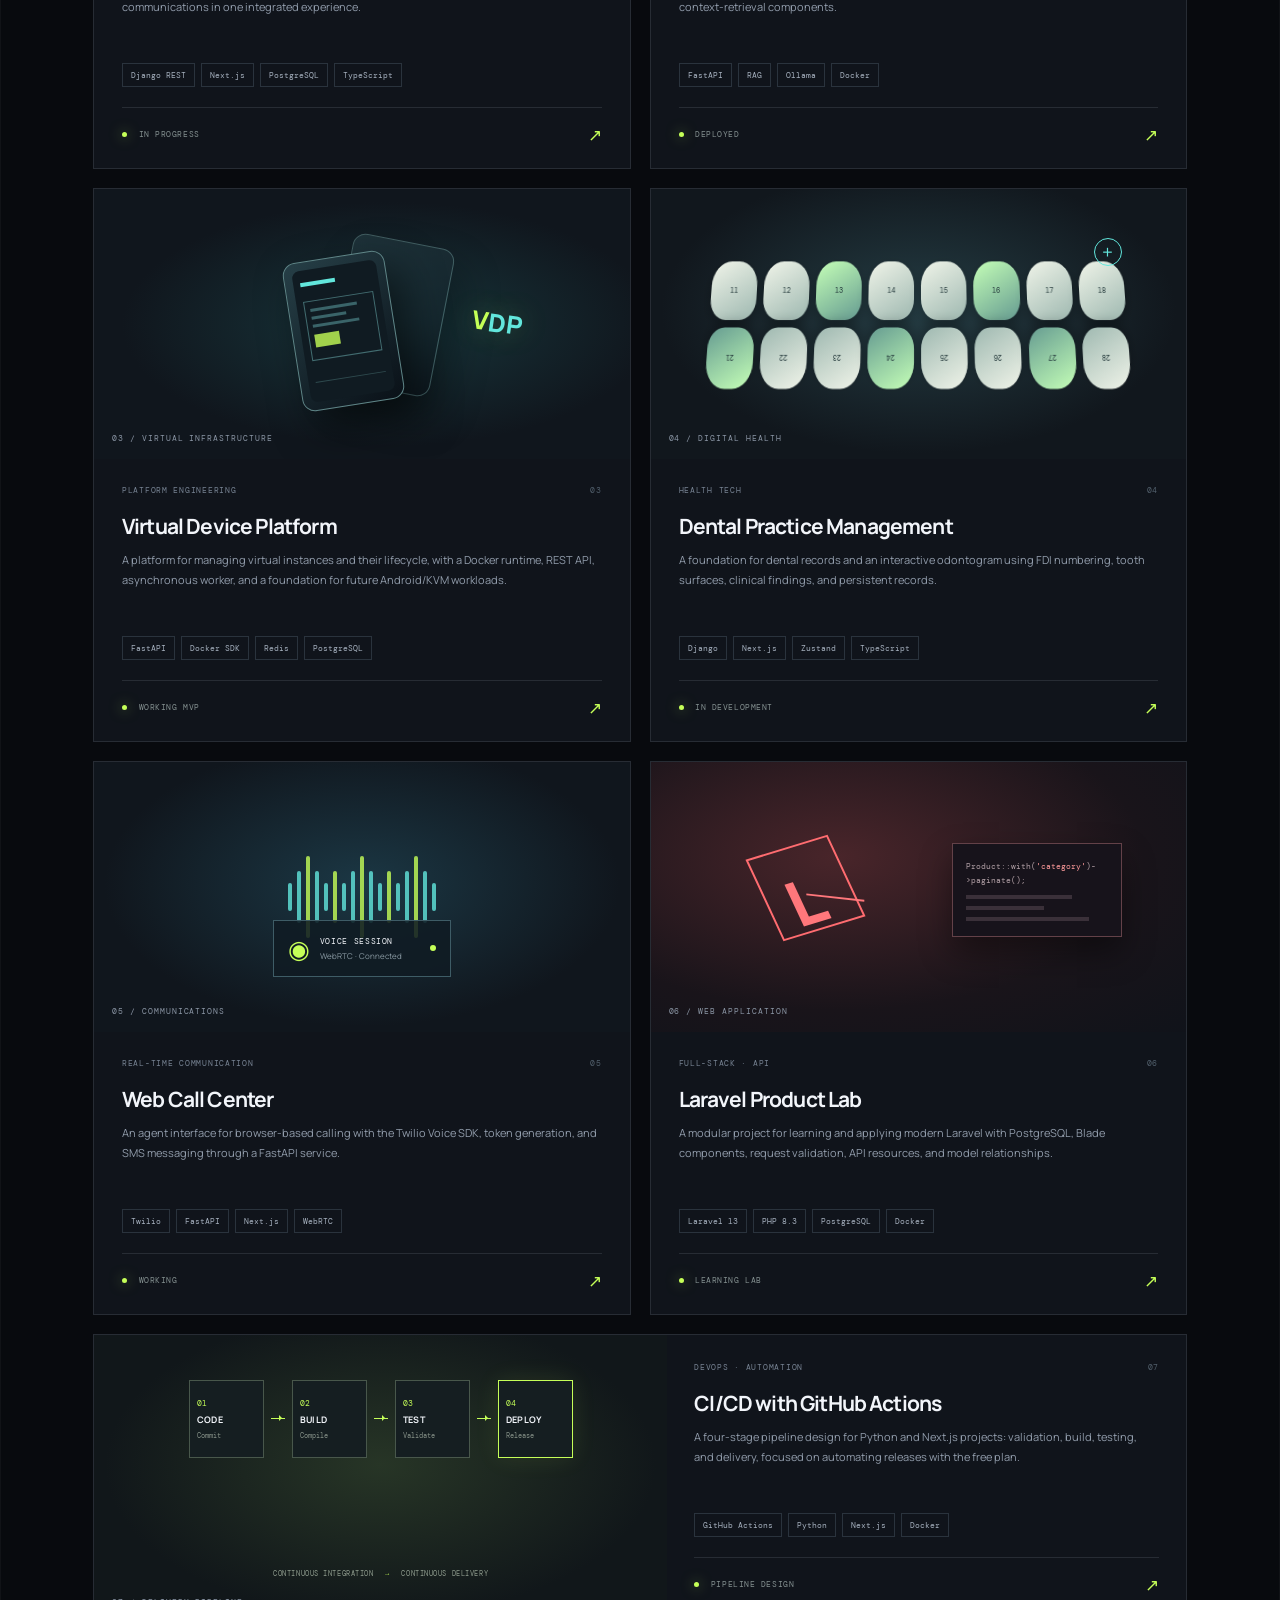
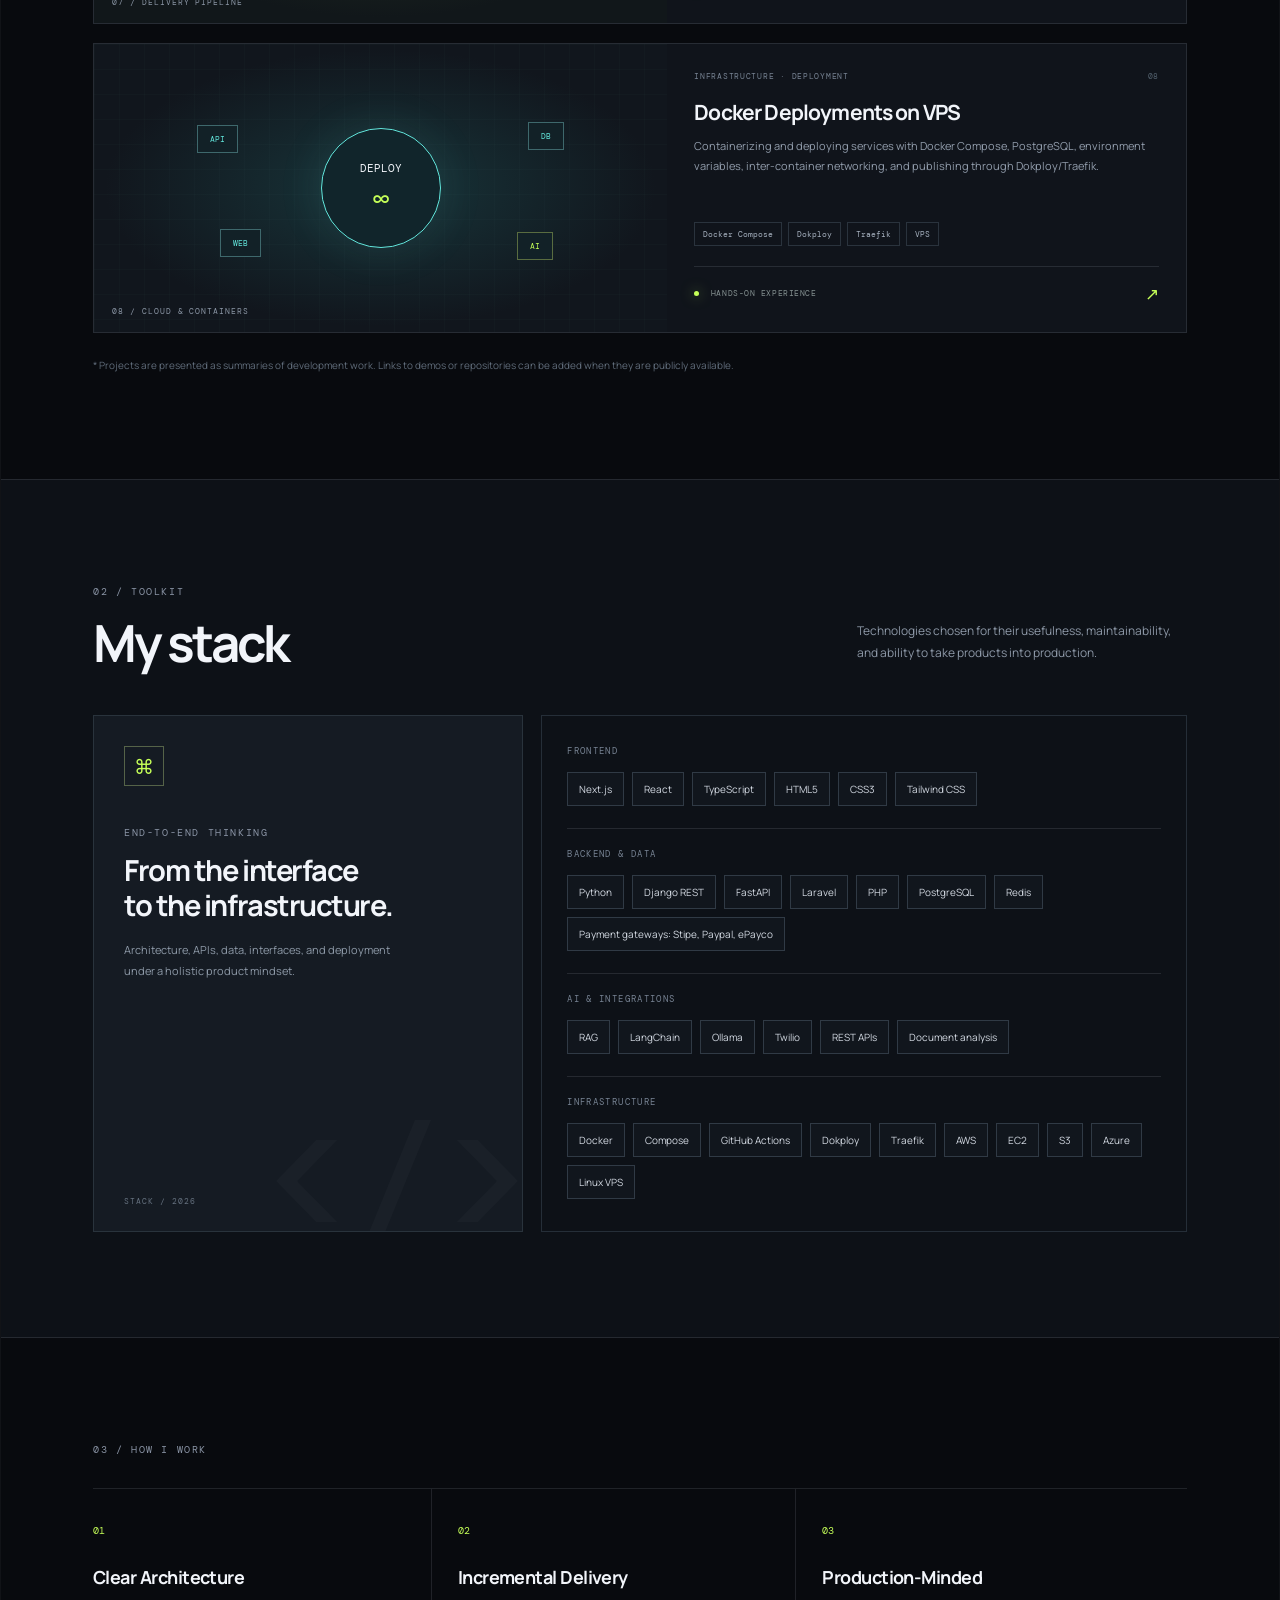
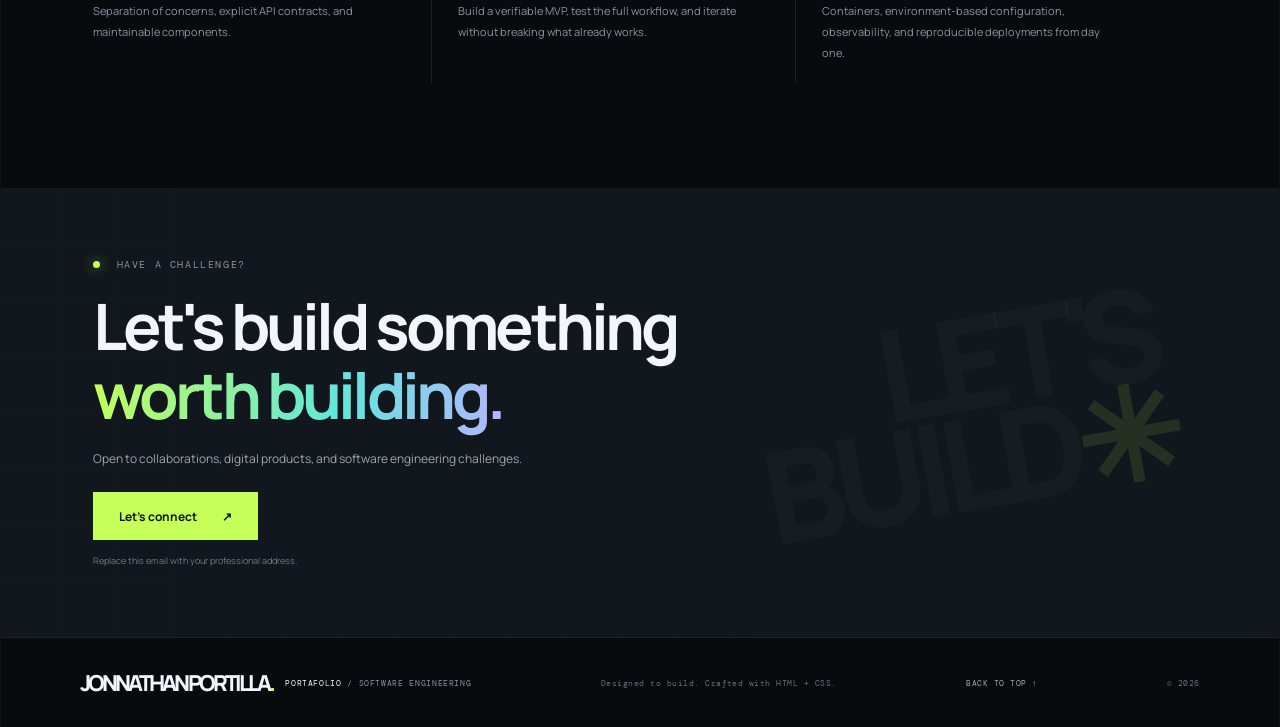
==== commit f9a147f4: "Update index.html" ====
--- a/index.html
+++ b/index.html
@@ -11,7 +11,7 @@
   <div class="site-shell">
     <header class="topbar">
       <a class="brand" href="#inicio" aria-label="Ir al inicio">
-        <span class="brand-mark">JONNATHAN PORTILLA<span>.</span></span>
+        <span class="brand-mark">JONNATHAN  PORTILLA<span>.</span></span>
         <span class="brand-name">PORTAFOLIO<span> / SOFTWARE ENGINEERING</span></span>
       </a>
       <nav class="nav" aria-label="Navegación principal">
@@ -168,7 +168,7 @@
       </section>
     </main>
 
-    <footer class="footer"><a class="brand" href="#inicio"><span class="brand-mark">J<span>.</span></span><span class="brand-name">PORTAFOLIO<span> / SOFTWARE ENGINEERING</span></span></a><p>Designed to build. Crafted with HTML + CSS.</p><a href="#inicio" class="back-top">BACK TO TOP ↑</a><span class="copyright">© 2026</span></footer>
+    <footer class="footer"><a class="brand" href="#inicio"><span class="brand-mark">JONNATHAN  PORTILLA<span>.</span></span><span class="brand-name">PORTAFOLIO<span> / SOFTWARE ENGINEERING</span></span></a><p>Designed to build. Crafted with HTML + CSS.</p><a href="#inicio" class="back-top">BACK TO TOP ↑</a><span class="copyright">© 2026</span></footer>
   </div>
 </body>
 </html>
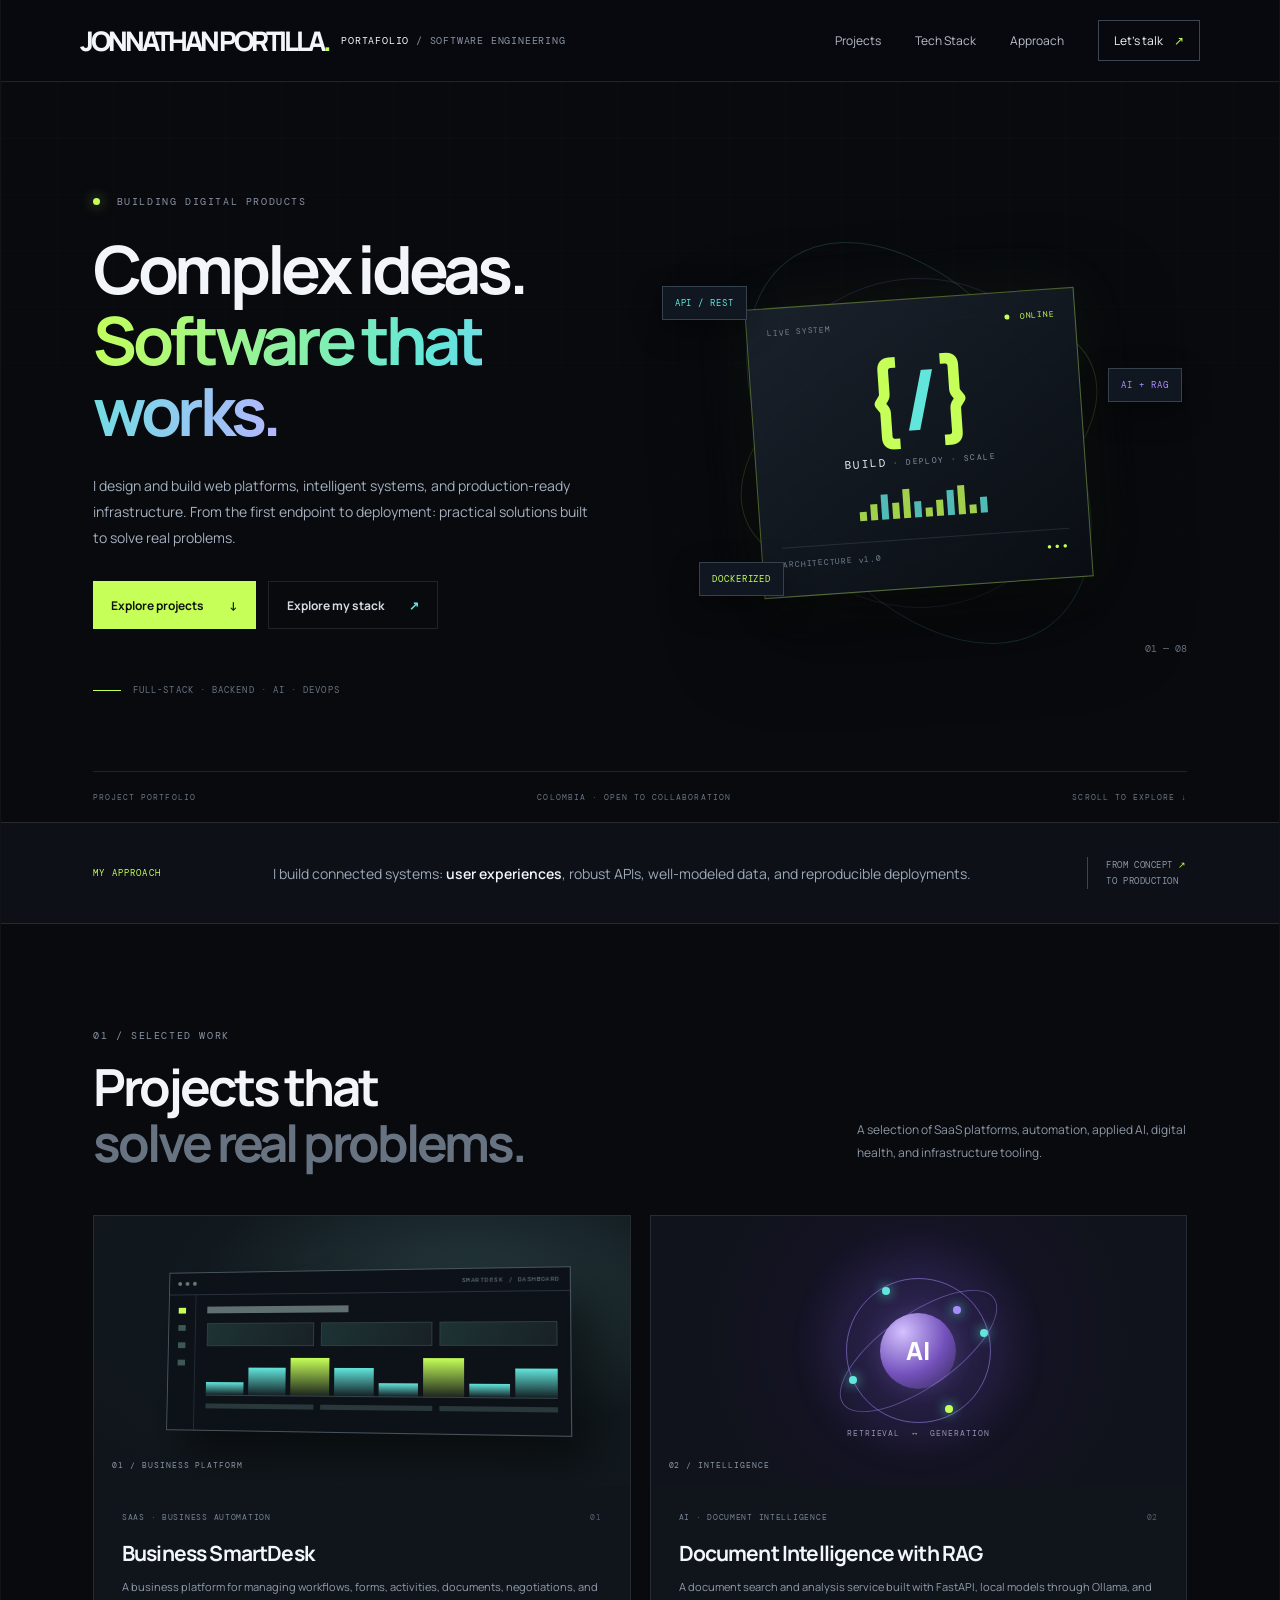
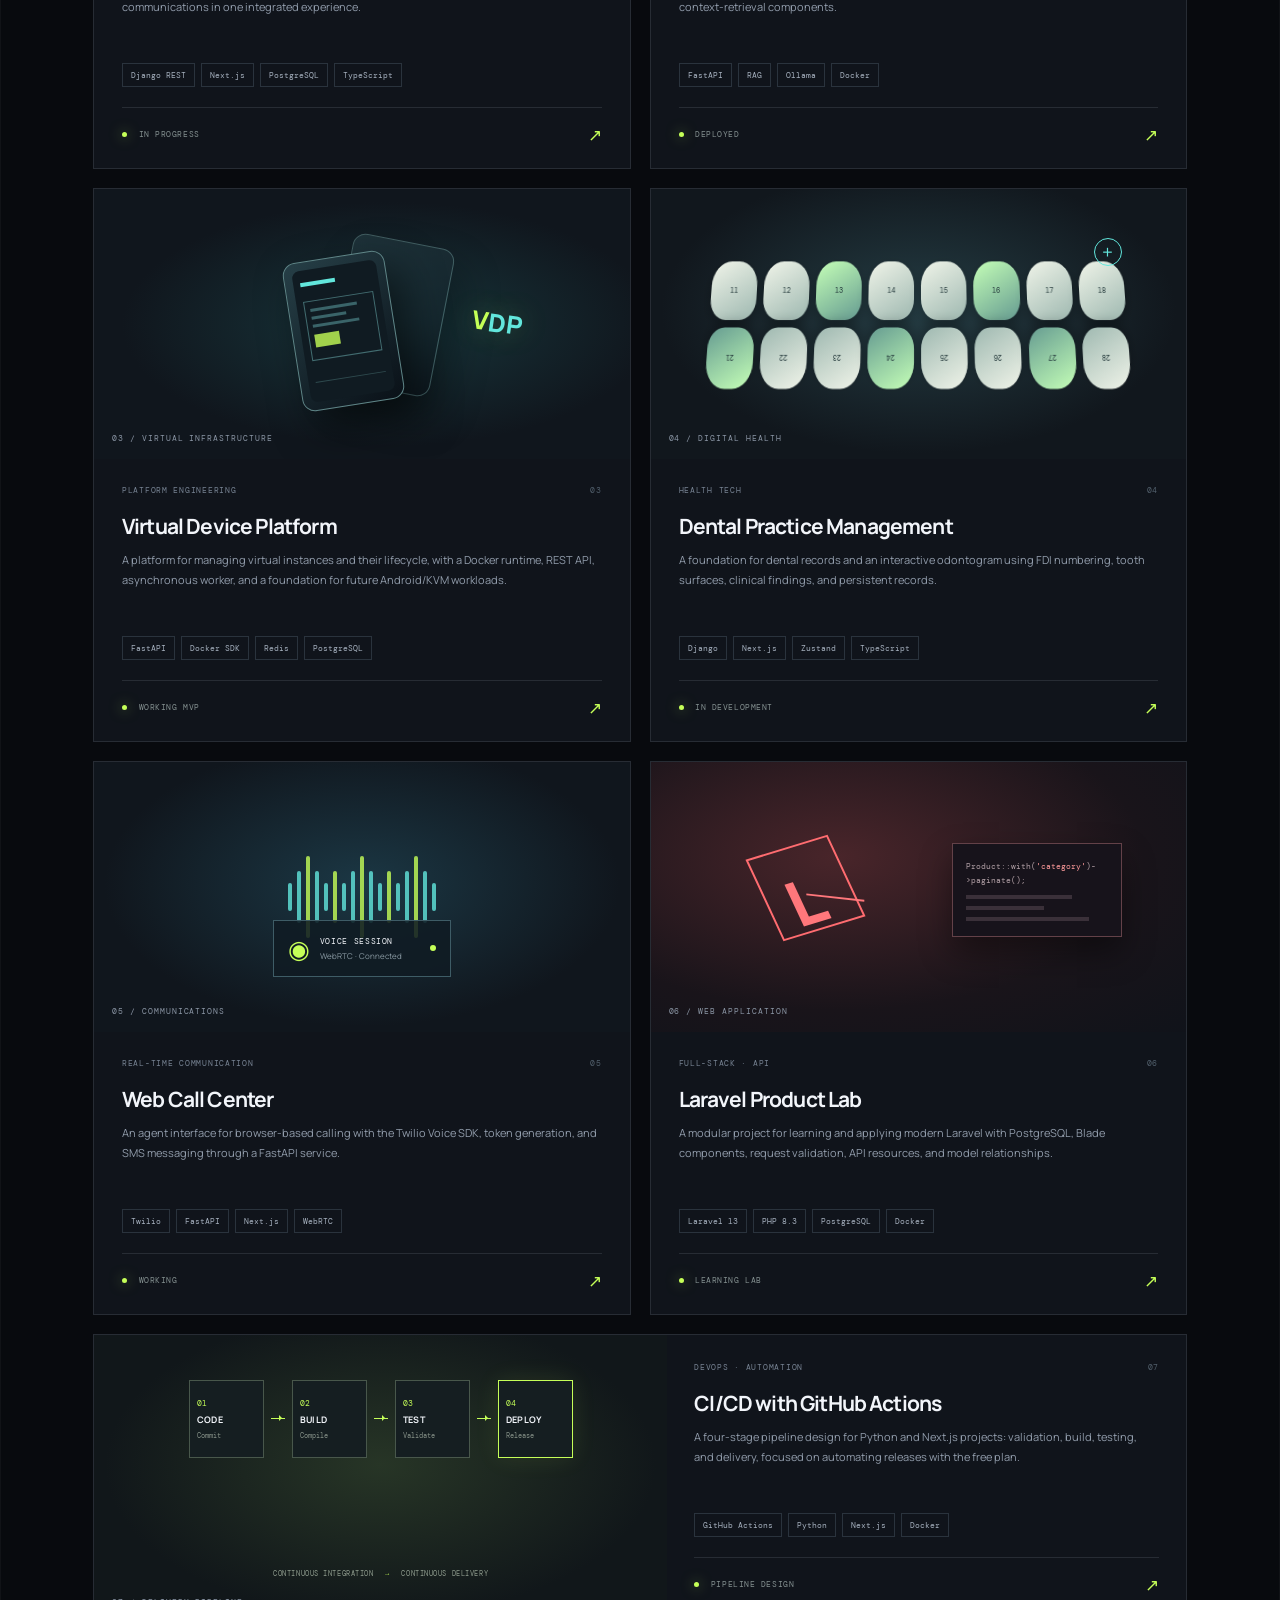
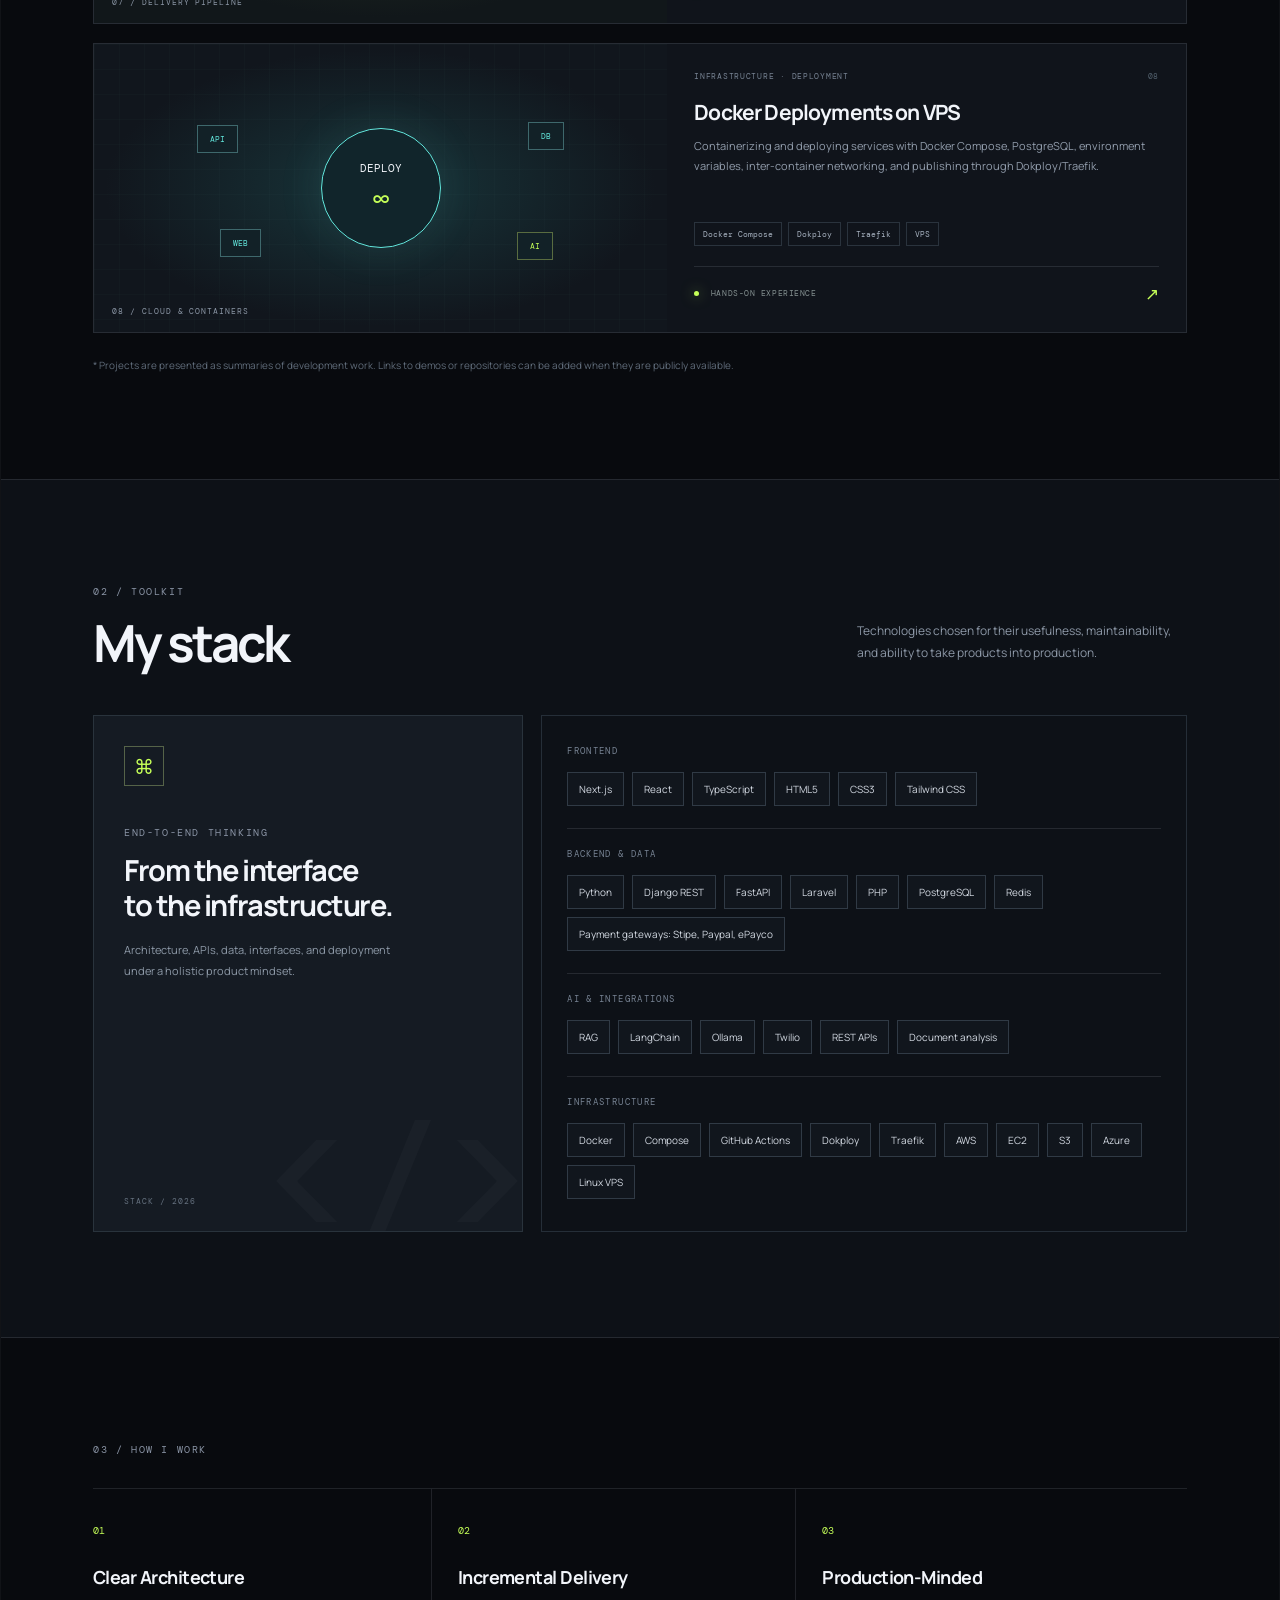
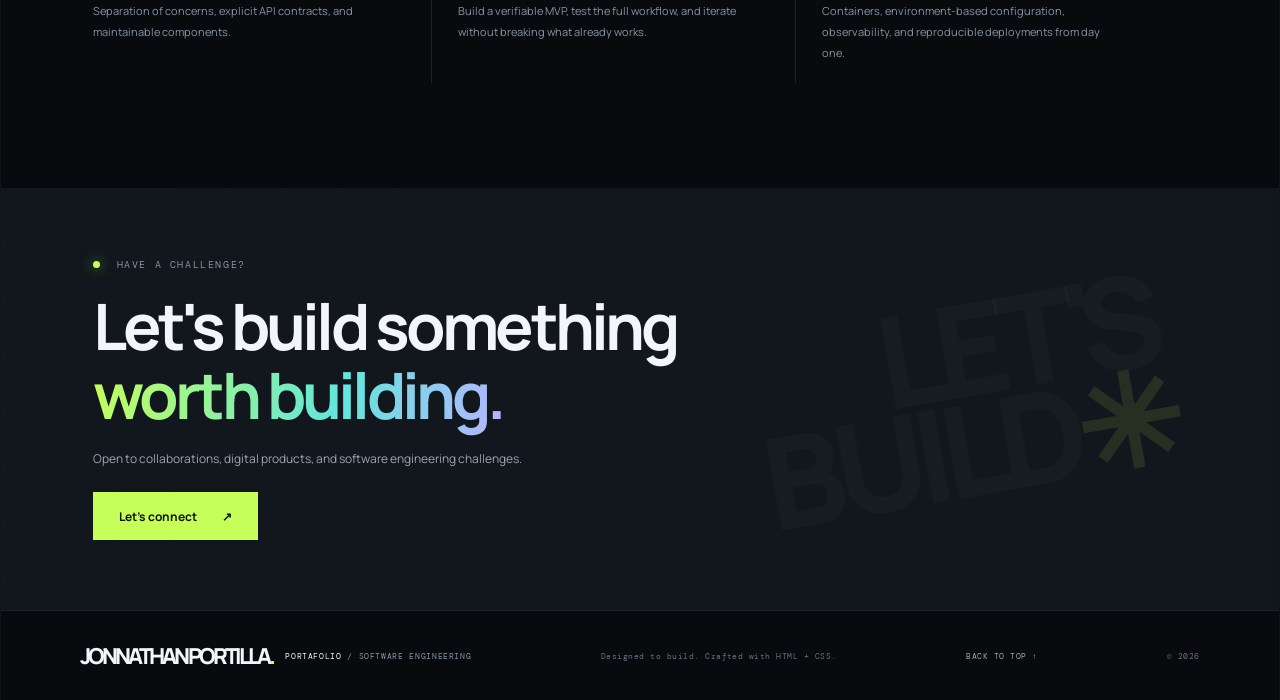
==== commit 701033ef: "Fix contact section formatting in index.html" ====
--- a/index.html
+++ b/index.html
@@ -163,7 +163,7 @@
 
       <section class="contact-section" id="contacto">
         <div class="contact-grid"></div>
-        <div class="contact-content"><p class="eyebrow"><span class="status-dot"></span> HAVE A CHALLENGE?</p><h2>Let's build something<br><span class="gradient-text">worth building.</span></h2><p>Open to collaborations, digital products, and software engineering challenges.</p><a class="button button-primary" href="mailto:your-email@example.com">Let's connect <span>↗</span></a><small>Replace this email with your professional address.</small></div>
+        <div class="contact-content"><p class="eyebrow"><span class="status-dot"></span> HAVE A CHALLENGE?</p><h2>Let's build something<br><span class="gradient-text">worth building.</span></h2><p>Open to collaborations, digital products, and software engineering challenges.</p><a class="button button-primary" href="mailto:your-email@example.com">Let's connect <span>↗</span></a></div>
         <div class="contact-stamp">LET'S<br>BUILD<span>✳</span></div>
       </section>
     </main>
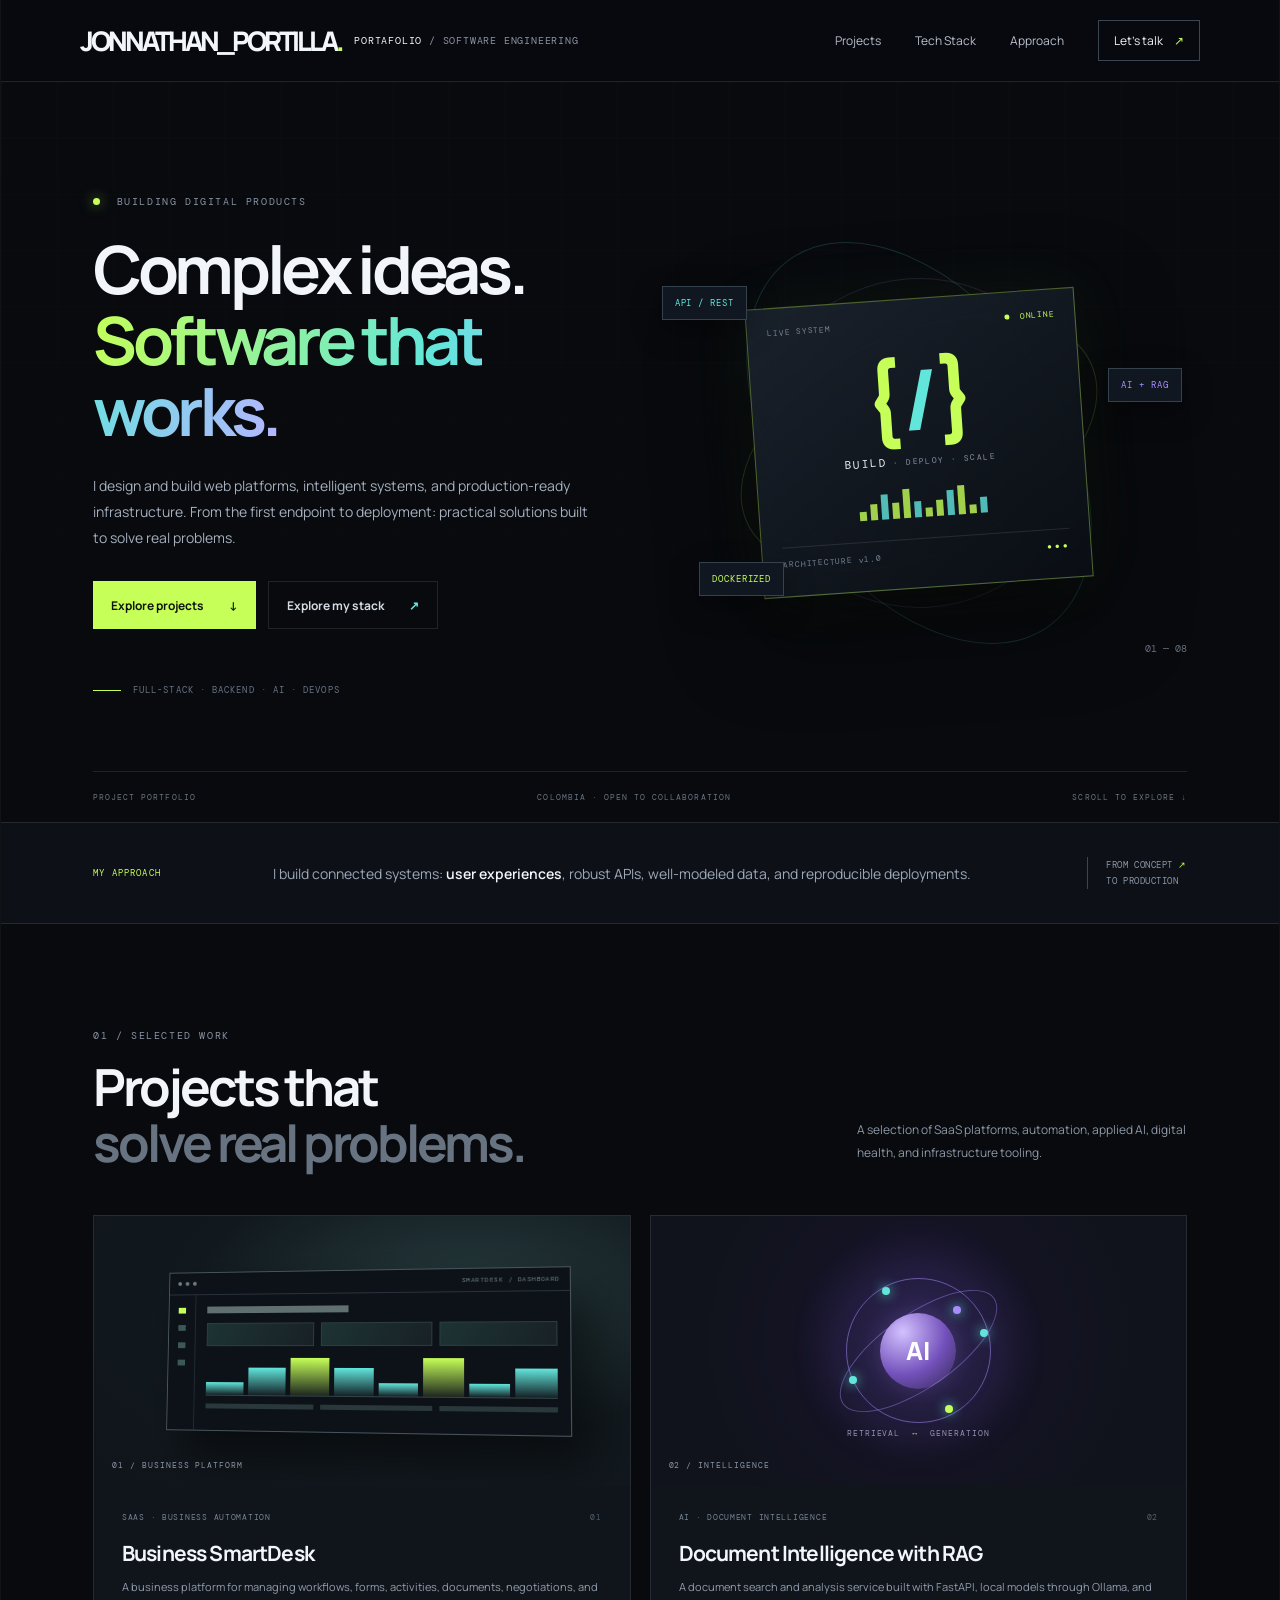
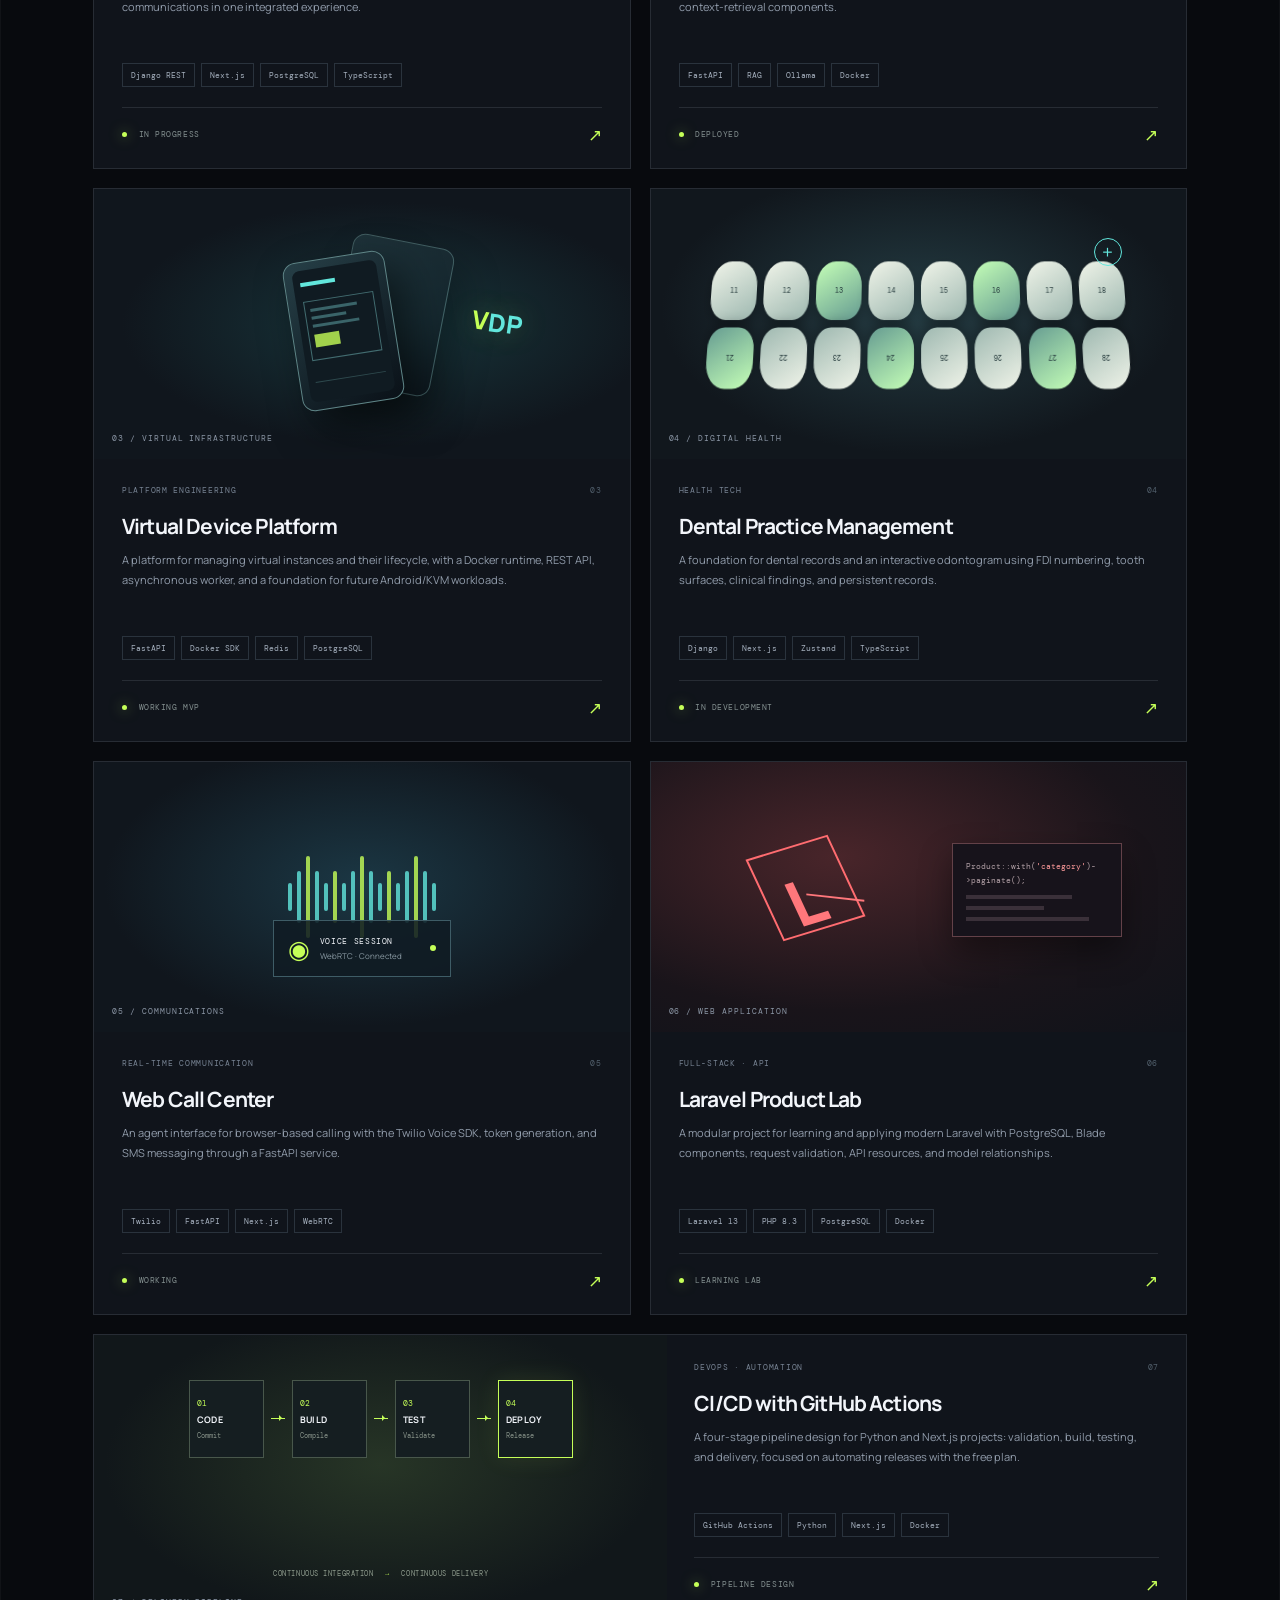
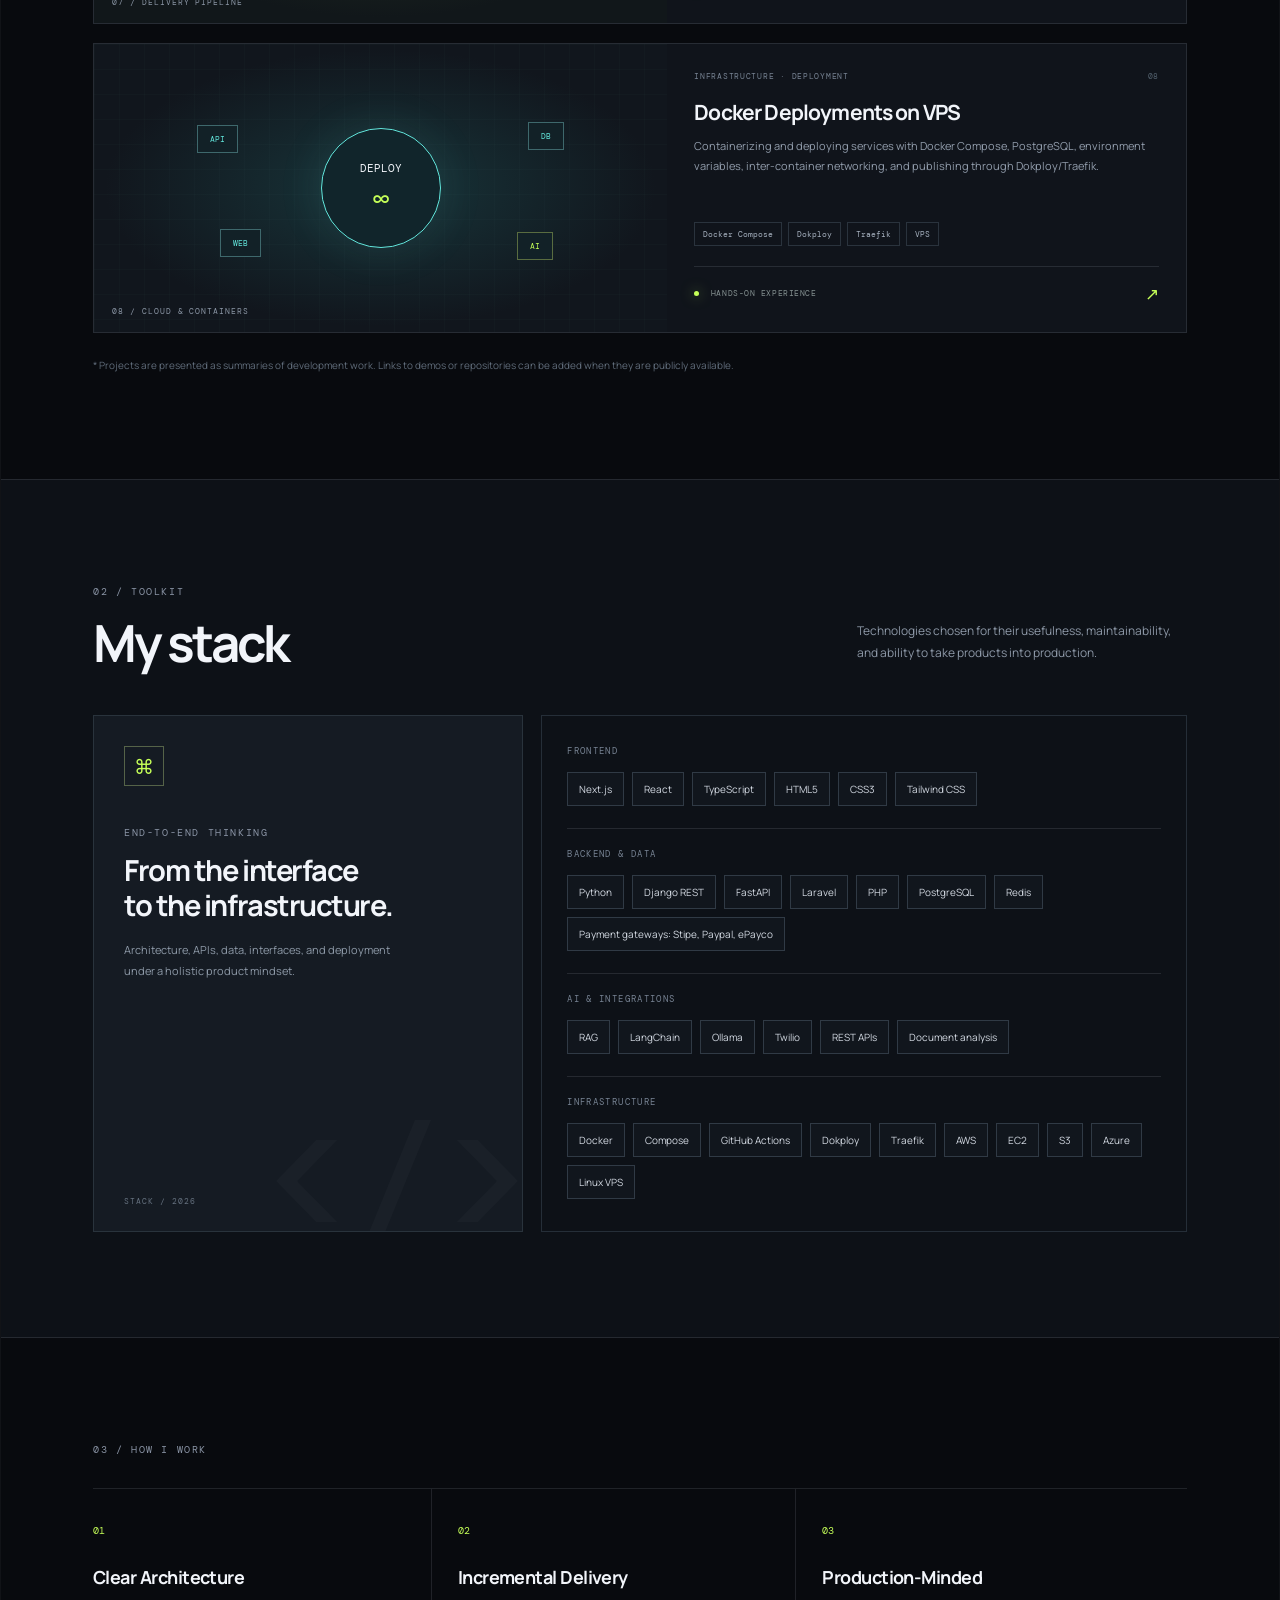
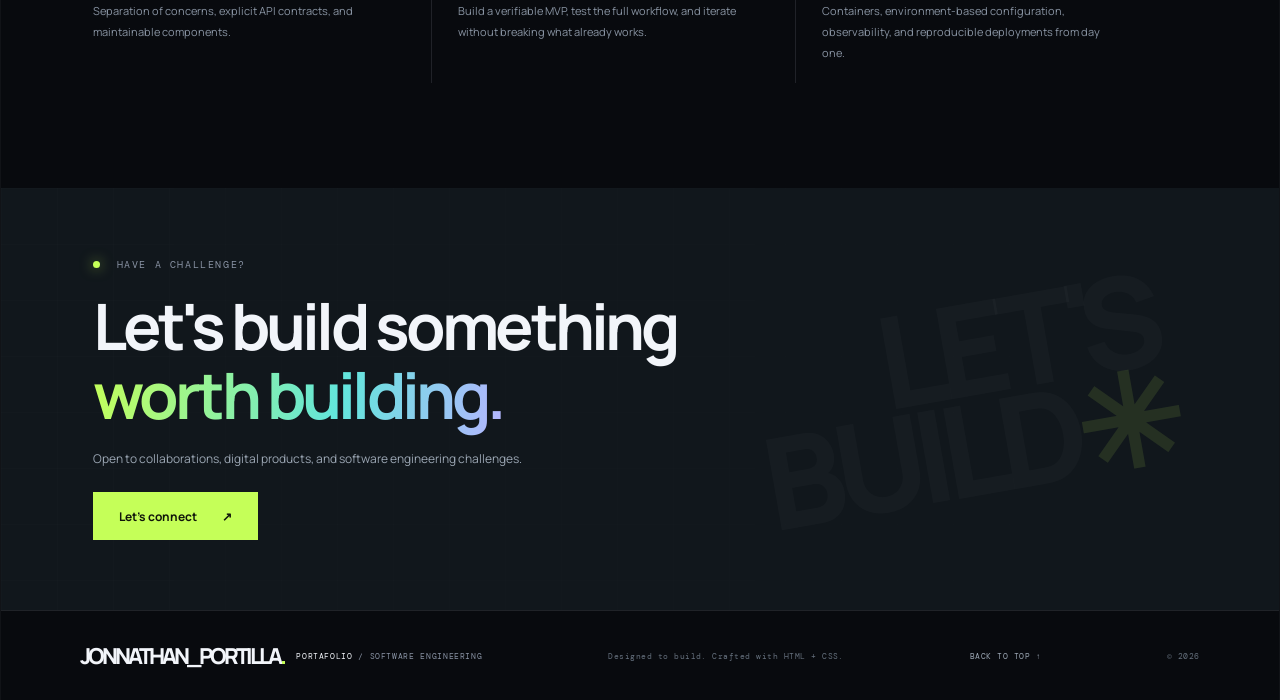
==== commit c716324a: "Update index.html" ====
--- a/index.html
+++ b/index.html
@@ -11,7 +11,7 @@
   <div class="site-shell">
     <header class="topbar">
       <a class="brand" href="#inicio" aria-label="Ir al inicio">
-        <span class="brand-mark">JONNATHAN  PORTILLA<span>.</span></span>
+        <span class="brand-mark">JONNATHAN_PORTILLA<span>.</span></span>
         <span class="brand-name">PORTAFOLIO<span> / SOFTWARE ENGINEERING</span></span>
       </a>
       <nav class="nav" aria-label="Navegación principal">
@@ -168,7 +168,7 @@
       </section>
     </main>
 
-    <footer class="footer"><a class="brand" href="#inicio"><span class="brand-mark">JONNATHAN  PORTILLA<span>.</span></span><span class="brand-name">PORTAFOLIO<span> / SOFTWARE ENGINEERING</span></span></a><p>Designed to build. Crafted with HTML + CSS.</p><a href="#inicio" class="back-top">BACK TO TOP ↑</a><span class="copyright">© 2026</span></footer>
+    <footer class="footer"><a class="brand" href="#inicio"><span class="brand-mark">JONNATHAN_PORTILLA<span>.</span></span><span class="brand-name">PORTAFOLIO<span> / SOFTWARE ENGINEERING</span></span></a><p>Designed to build. Crafted with HTML + CSS.</p><a href="#inicio" class="back-top">BACK TO TOP ↑</a><span class="copyright">© 2026</span></footer>
   </div>
 </body>
 </html>
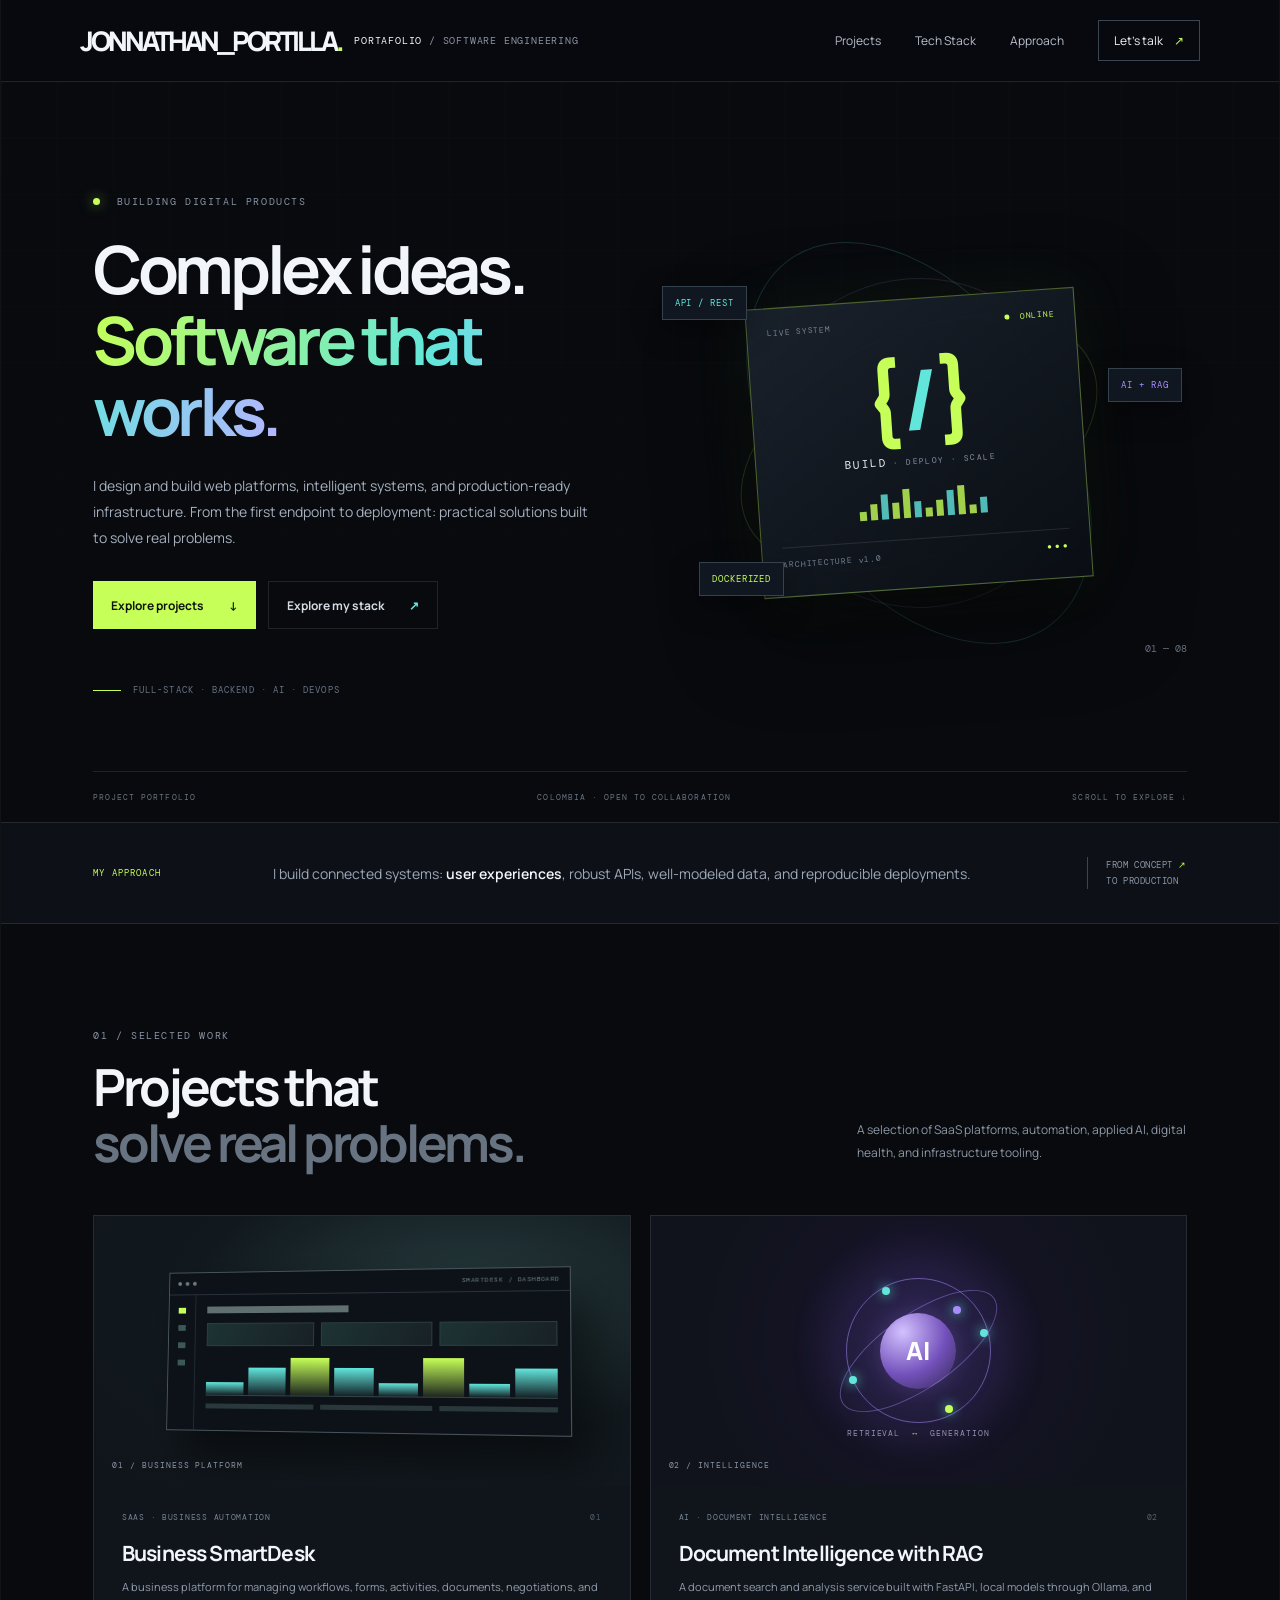
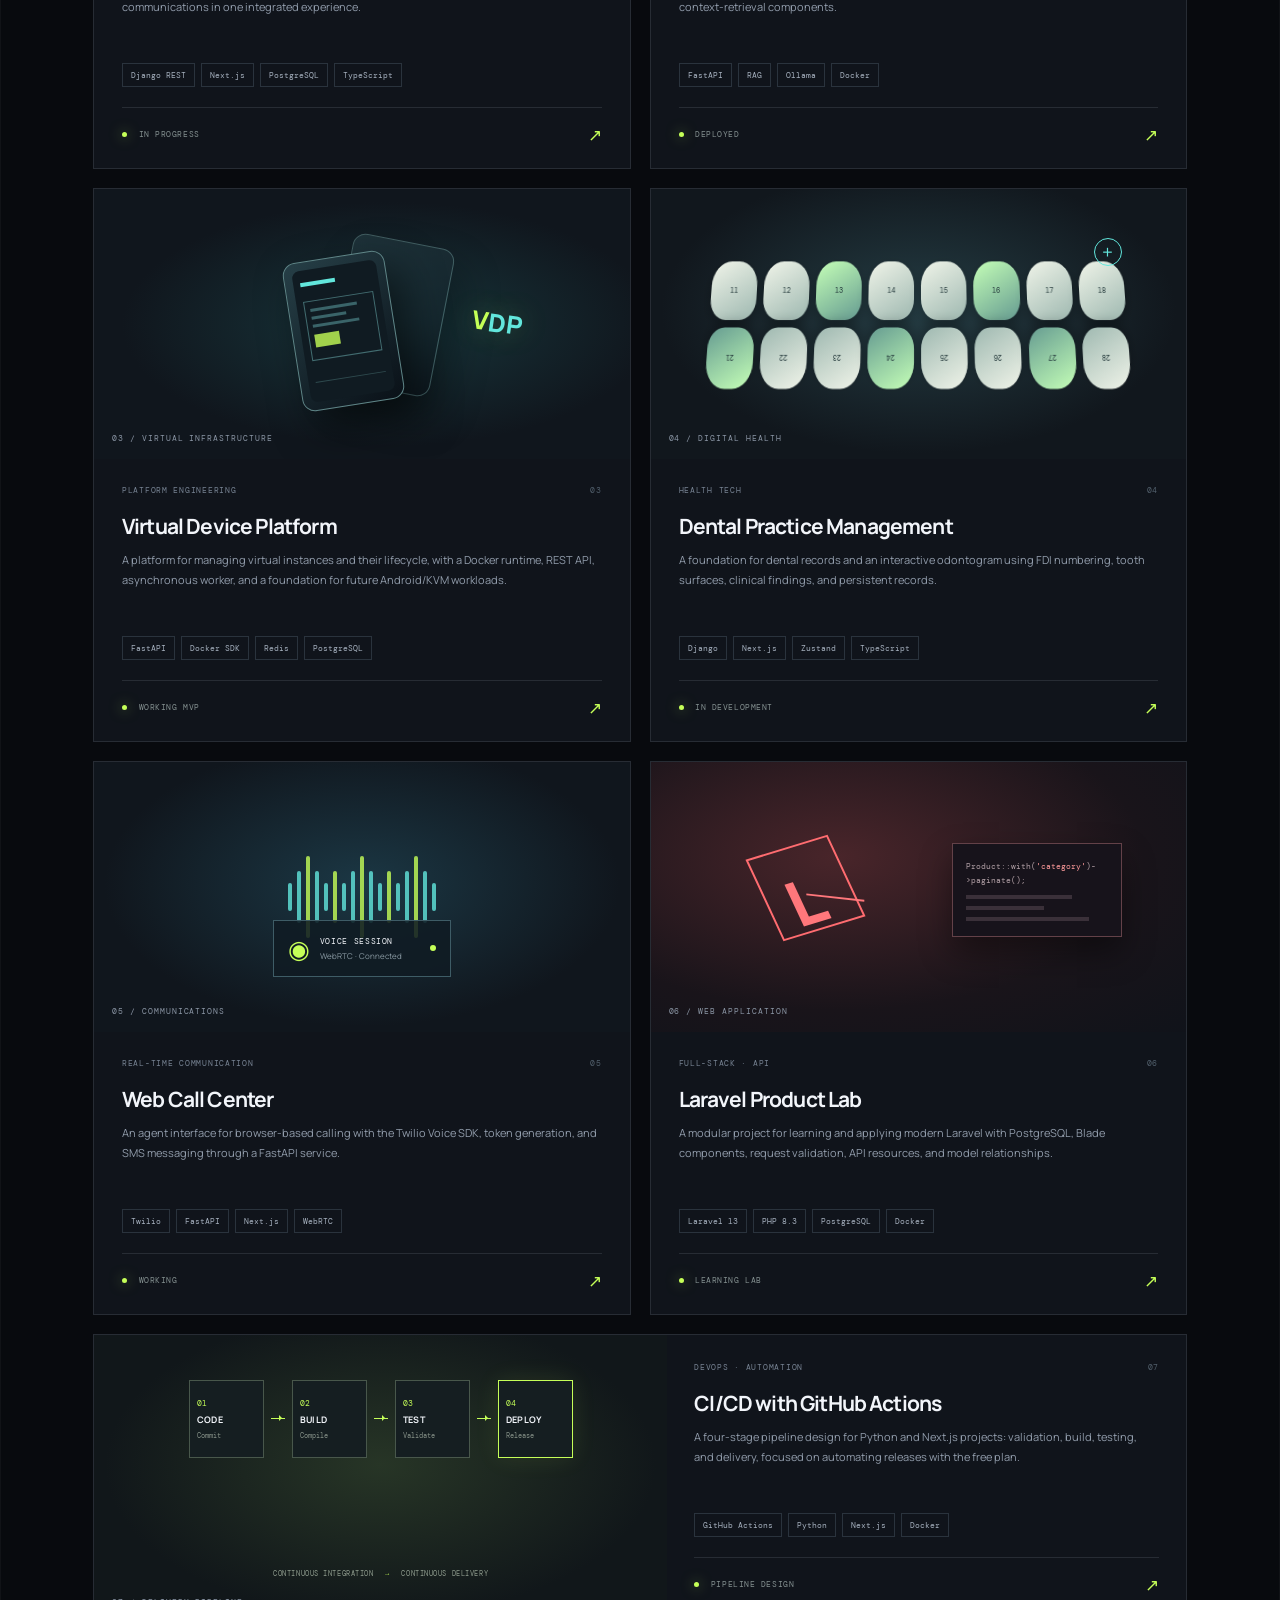
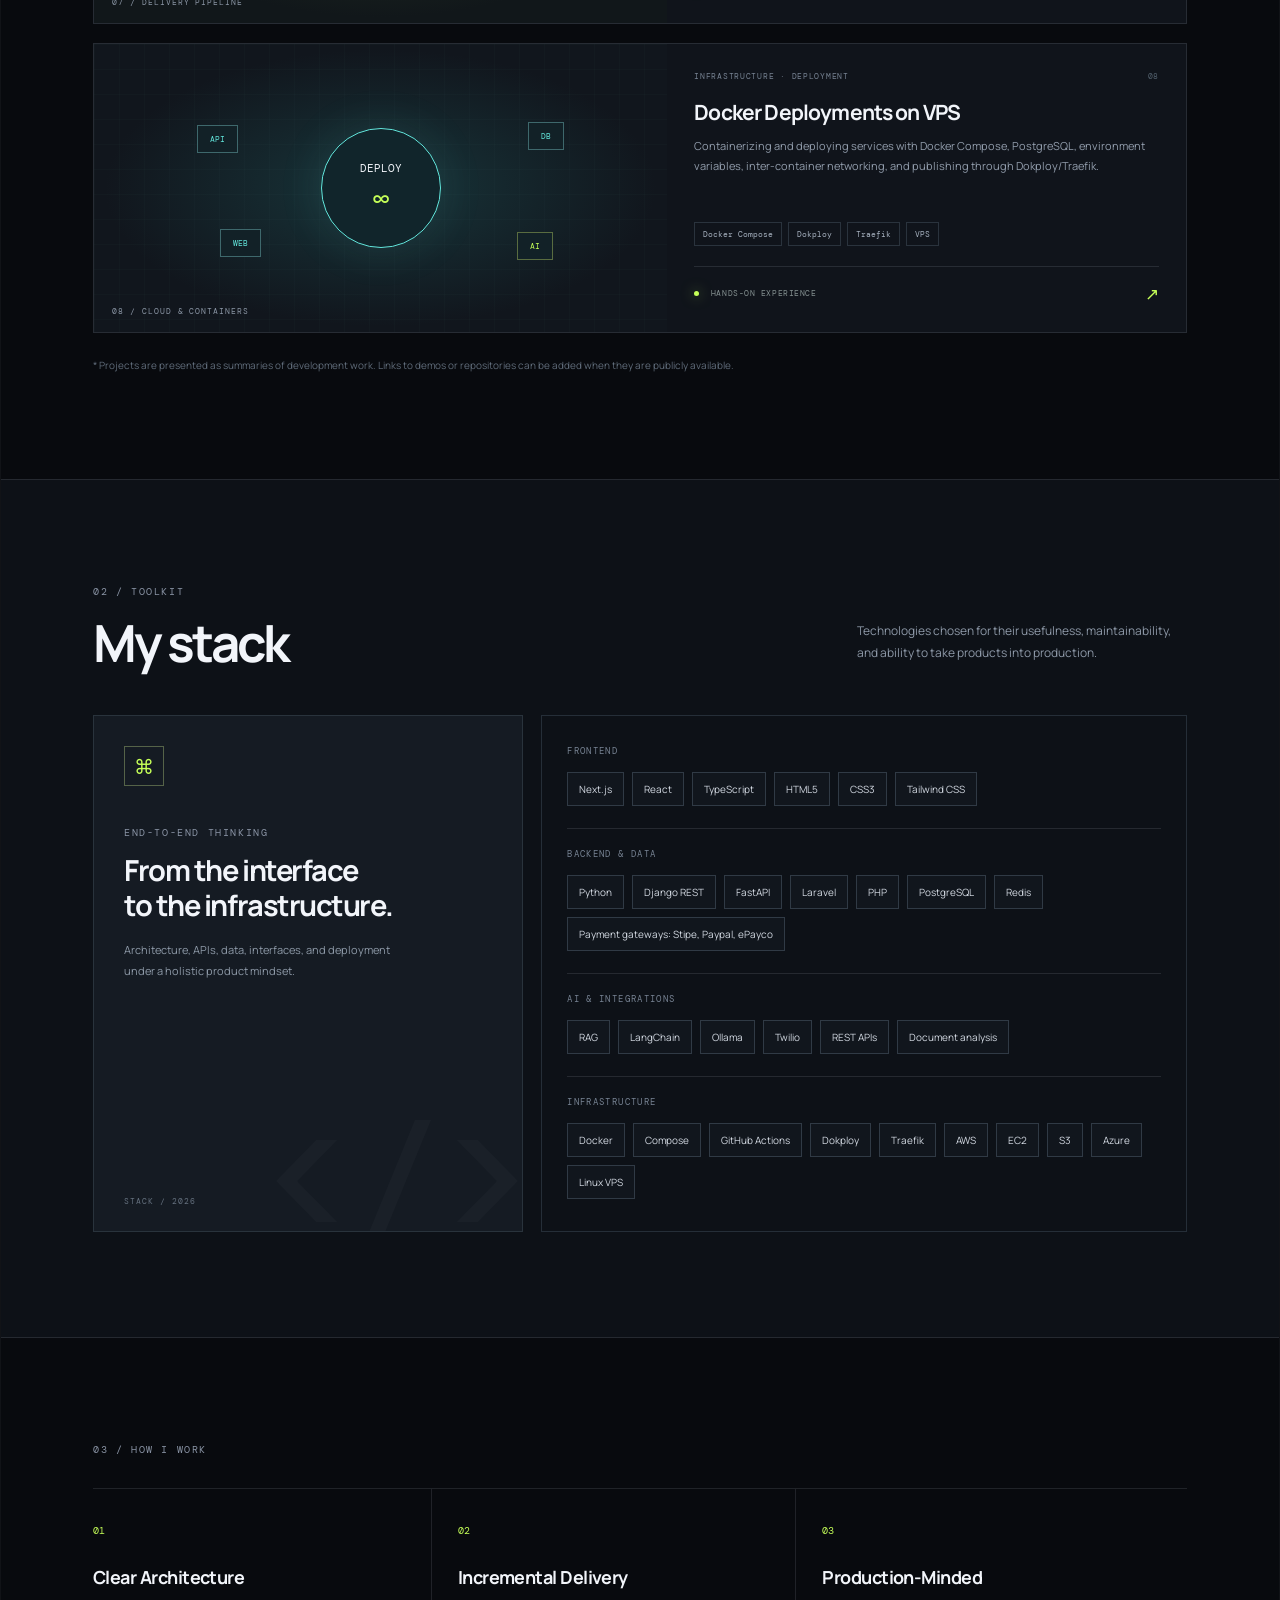
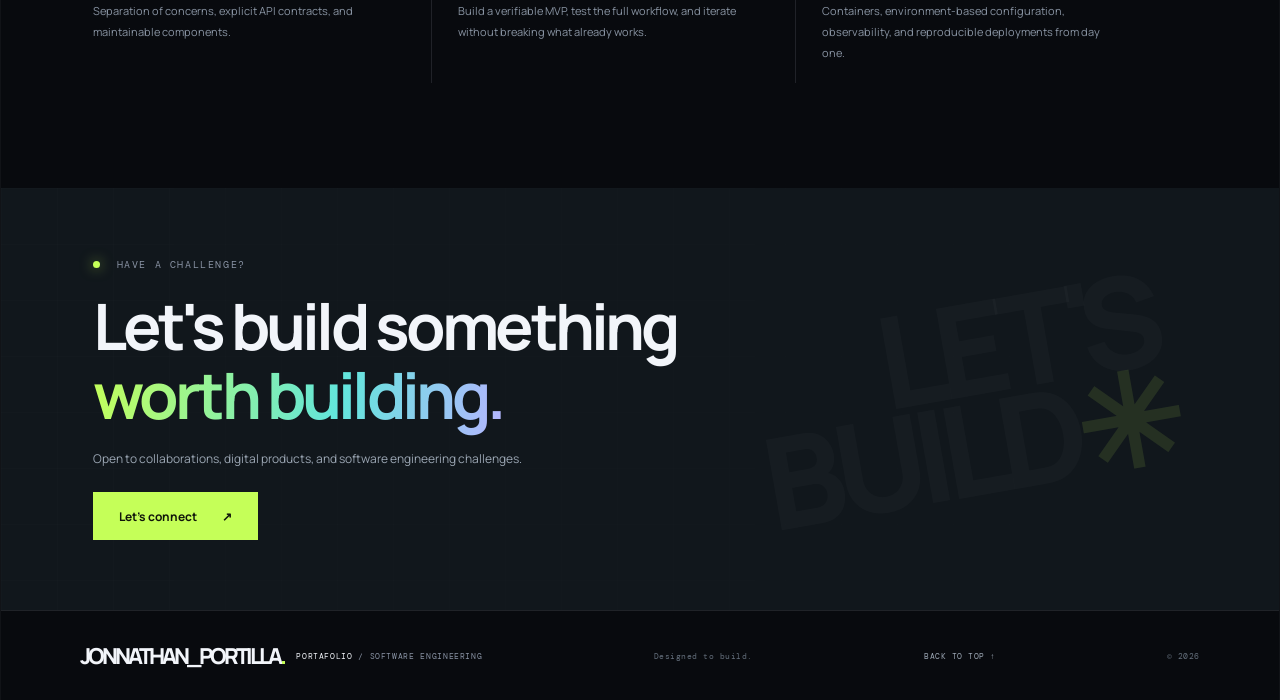
==== commit 98a34582: "Update index.html" ====
--- a/index.html
+++ b/index.html
@@ -18,7 +18,7 @@
         <a href="#proyectos">Projects</a>
         <a href="#stack">Tech Stack</a>
         <a href="#enfoque">Approach</a>
-        <a class="nav-cta" href="#contacto">Let's talk <span>↗</span></a>
+        <a class="nav-cta" href="mailto:jonnathanrp13@gmail.com">Let's talk <span>↗</span></a>
       </nav>
     </header>
 
@@ -163,12 +163,12 @@
 
       <section class="contact-section" id="contacto">
         <div class="contact-grid"></div>
-        <div class="contact-content"><p class="eyebrow"><span class="status-dot"></span> HAVE A CHALLENGE?</p><h2>Let's build something<br><span class="gradient-text">worth building.</span></h2><p>Open to collaborations, digital products, and software engineering challenges.</p><a class="button button-primary" href="mailto:your-email@example.com">Let's connect <span>↗</span></a></div>
+        <div class="contact-content"><p class="eyebrow"><span class="status-dot"></span> HAVE A CHALLENGE?</p><h2>Let's build something<br><span class="gradient-text">worth building.</span></h2><p>Open to collaborations, digital products, and software engineering challenges.</p><a class="button button-primary" href="mailto:jonnathanrp13@gmail.com">Let's connect <span>↗</span></a></div>
         <div class="contact-stamp">LET'S<br>BUILD<span>✳</span></div>
       </section>
     </main>
 
-    <footer class="footer"><a class="brand" href="#inicio"><span class="brand-mark">JONNATHAN_PORTILLA<span>.</span></span><span class="brand-name">PORTAFOLIO<span> / SOFTWARE ENGINEERING</span></span></a><p>Designed to build. Crafted with HTML + CSS.</p><a href="#inicio" class="back-top">BACK TO TOP ↑</a><span class="copyright">© 2026</span></footer>
+    <footer class="footer"><a class="brand" href="#inicio"><span class="brand-mark">JONNATHAN_PORTILLA<span>.</span></span><span class="brand-name">PORTAFOLIO<span> / SOFTWARE ENGINEERING</span></span></a><p>Designed to build.</p><a href="#inicio" class="back-top">BACK TO TOP ↑</a><span class="copyright">© 2026</span></footer>
   </div>
 </body>
 </html>
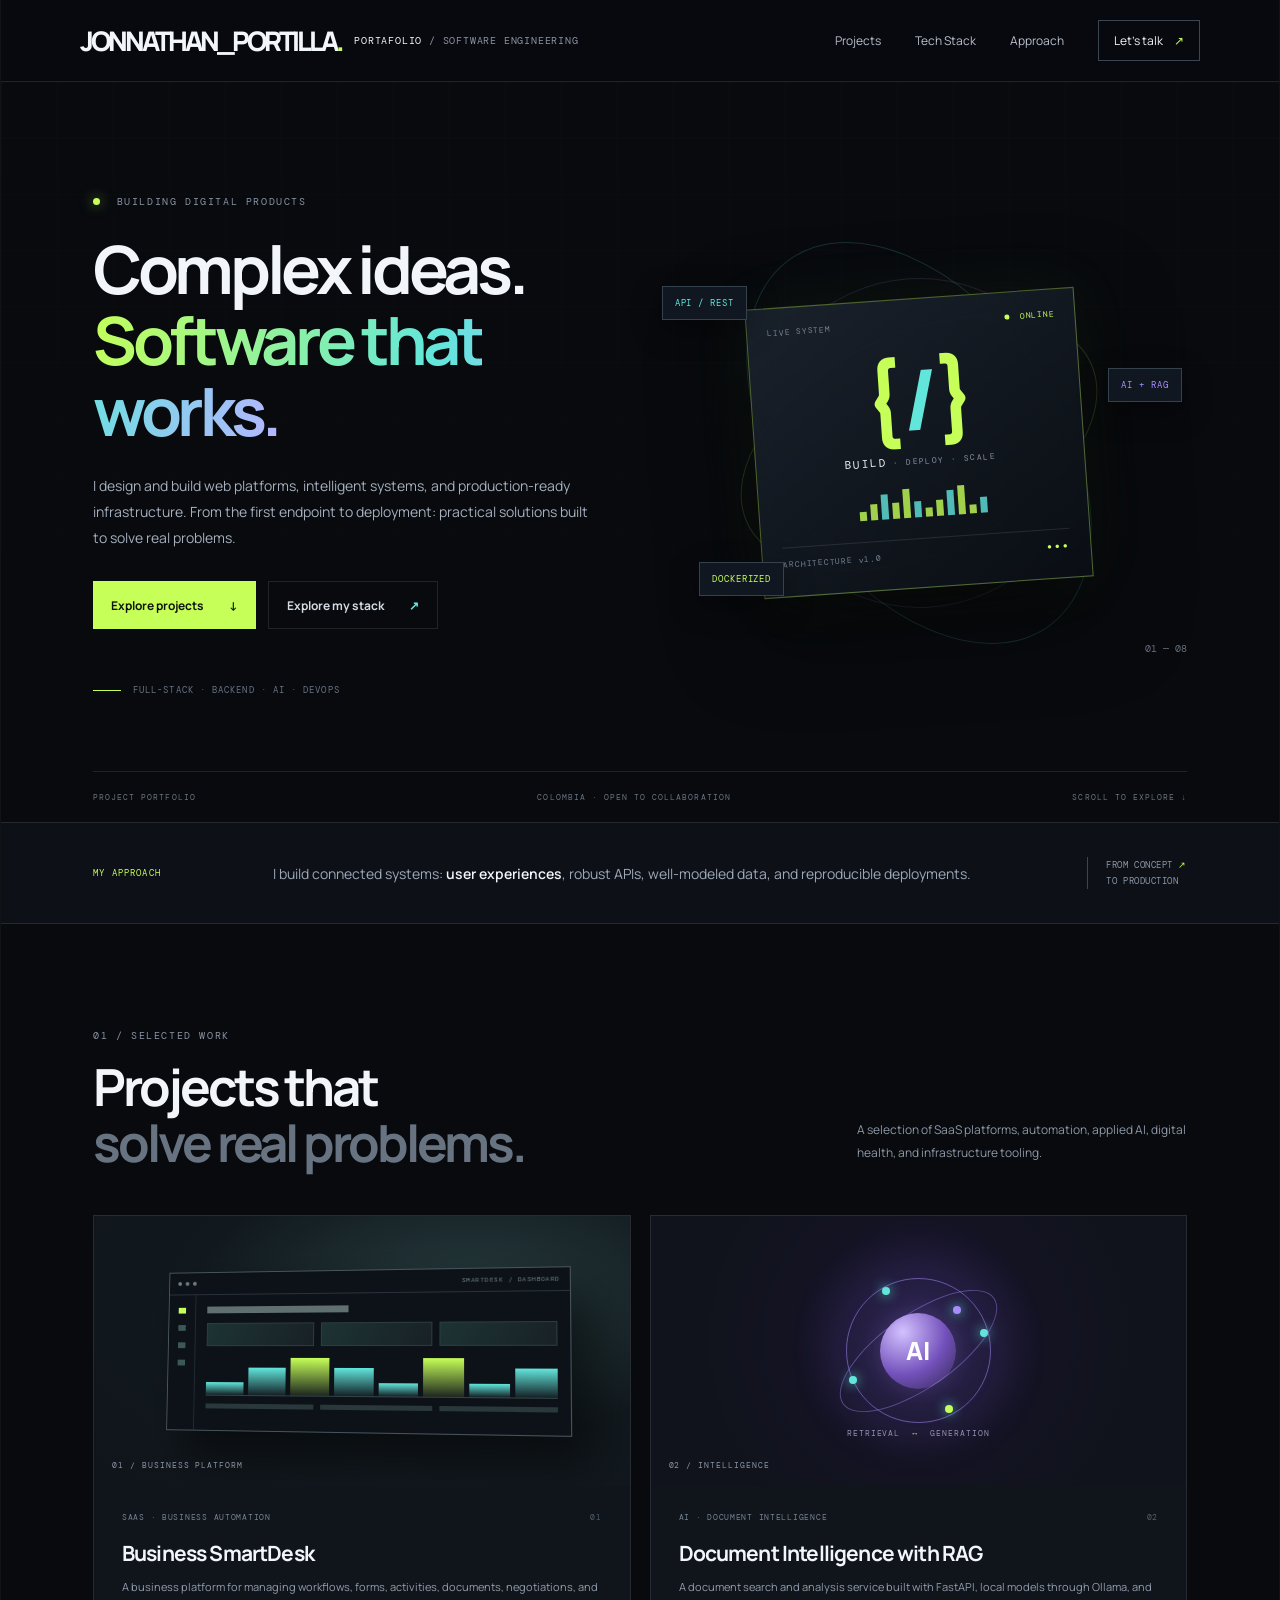
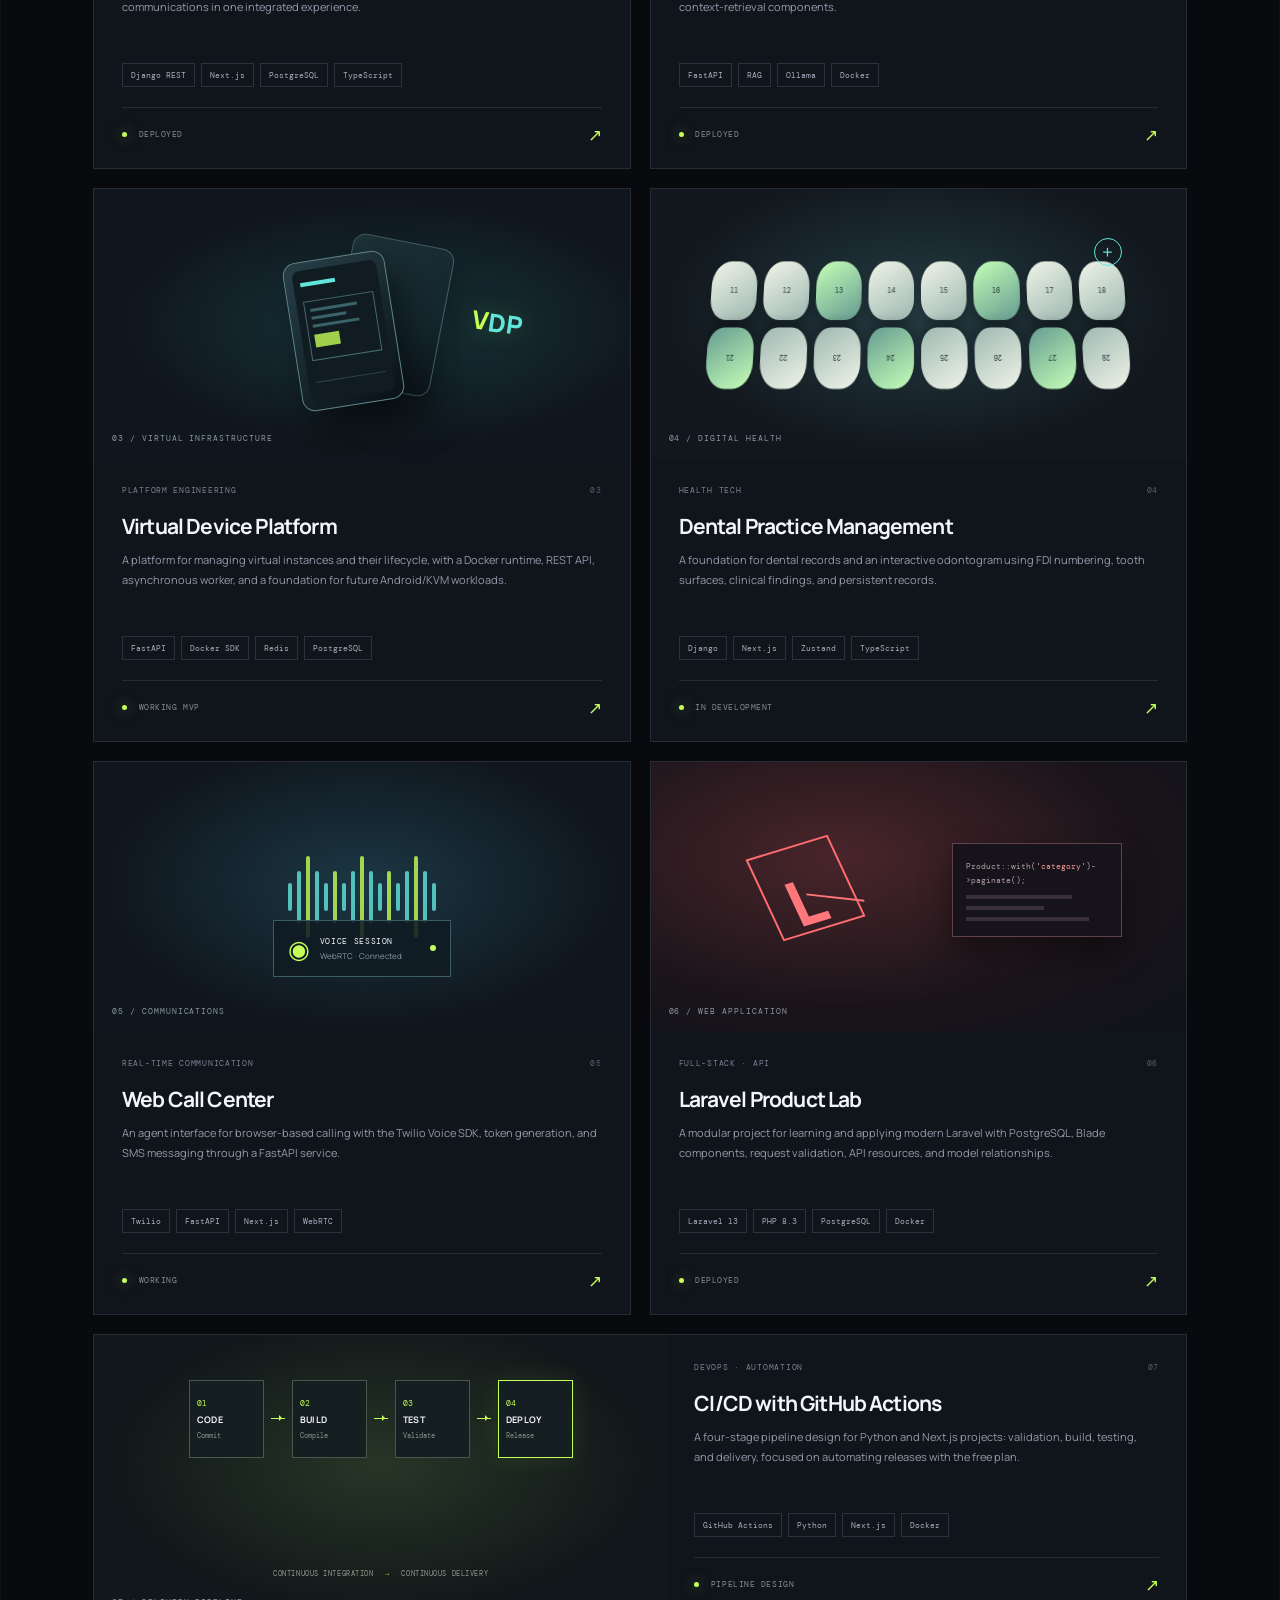
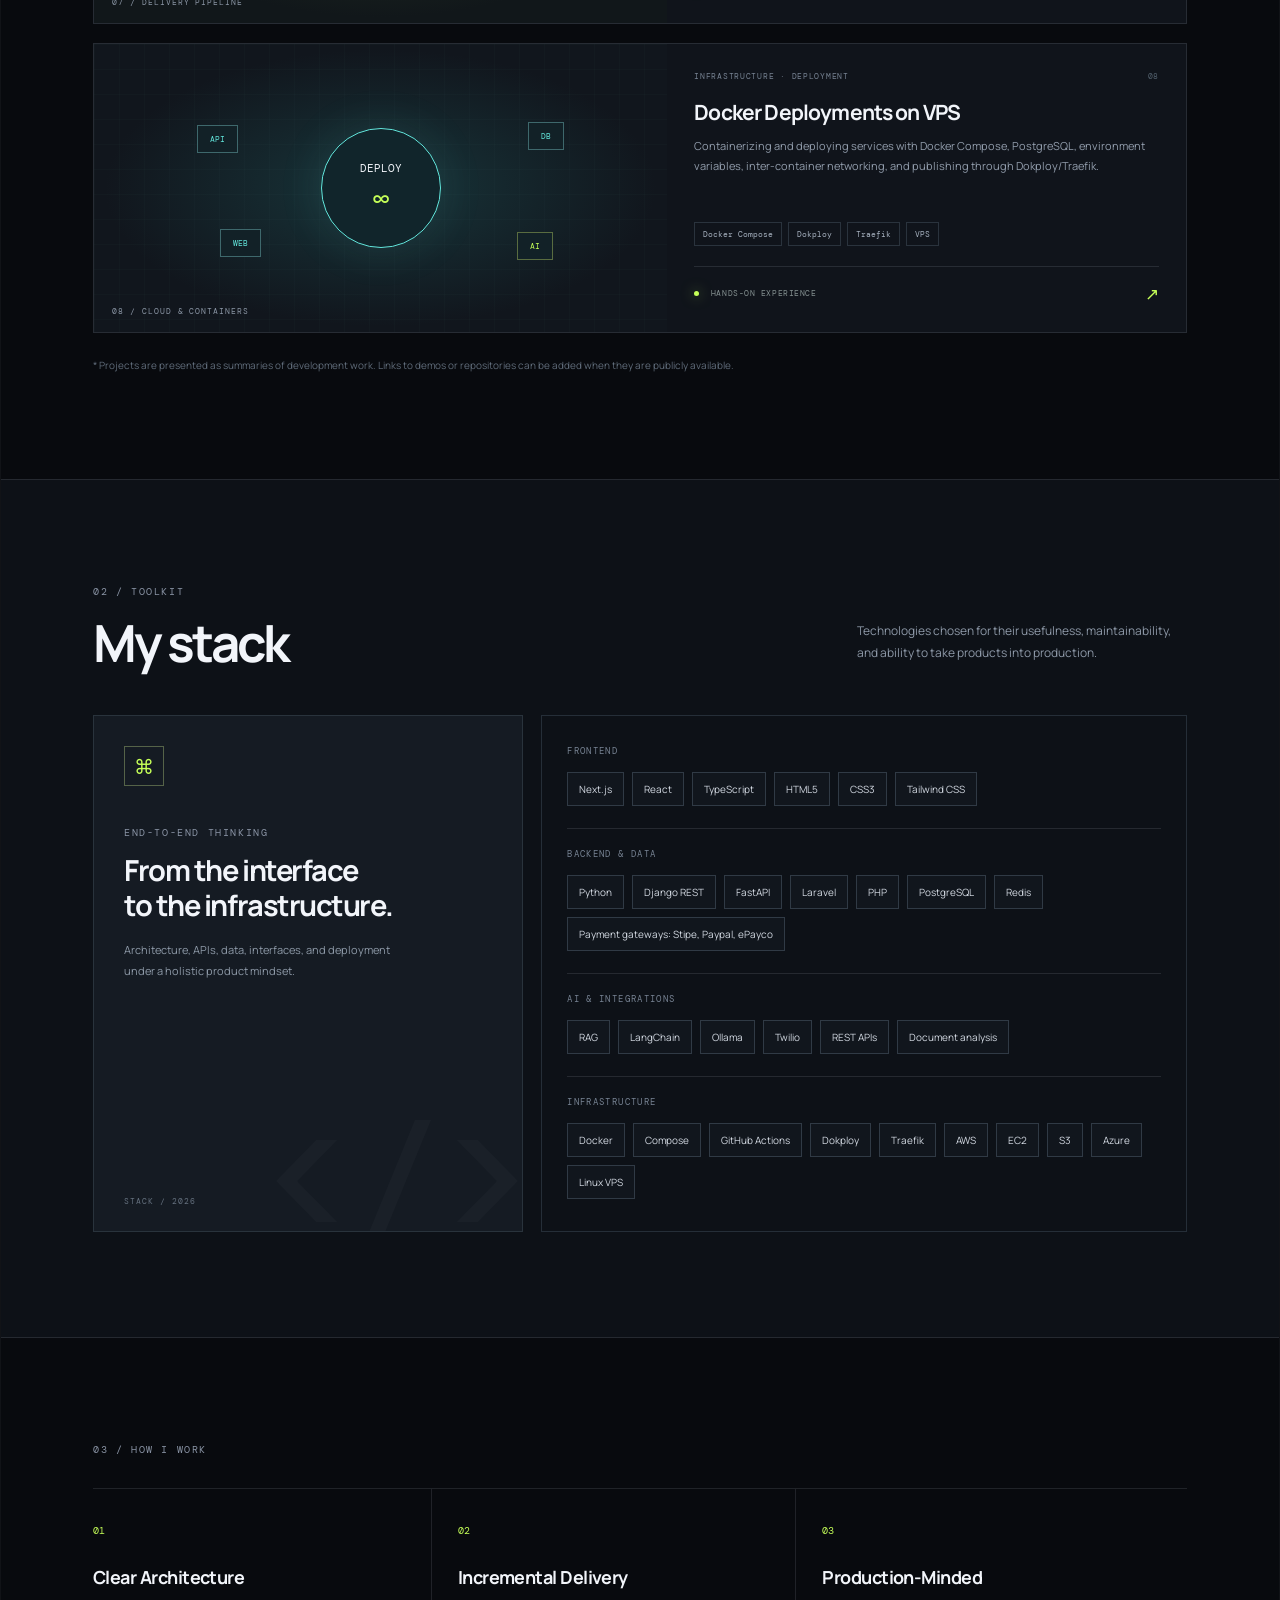
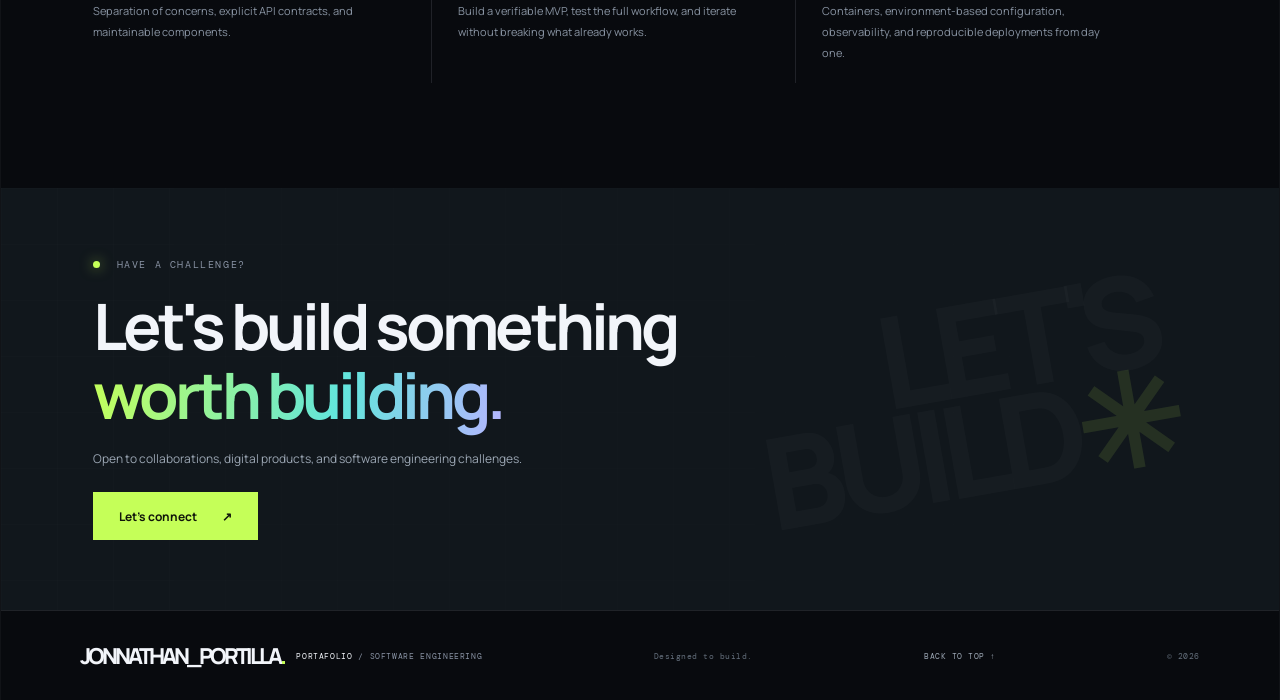
==== commit af62ccf6: "Update index.html" ====
--- a/index.html
+++ b/index.html
@@ -72,7 +72,7 @@
                 <div class="dash-body"><div class="dash-side"><i></i><i></i><i></i><i></i></div><div class="dash-main"><div class="dash-heading"></div><div class="metric-row"><i></i><i></i><i></i></div><div class="chart"><span></span><span></span><span></span><span></span><span></span><span></span><span></span><span></span></div><div class="dash-lines"><i></i><i></i><i></i></div></div></div>
               </div><span class="art-label">01 / BUSINESS PLATFORM</span>
             </div>
-            <div class="project-info"><div class="project-meta"><span>SAAS · BUSINESS AUTOMATION</span><span>01</span></div><h3>Business SmartDesk</h3><p>A business platform for managing workflows, forms, activities, documents, negotiations, and communications in one integrated experience.</p><div class="tags"><span>Django REST</span><span>Next.js</span><span>PostgreSQL</span><span>TypeScript</span></div><div class="project-bottom"><span class="project-status"><i></i> IN PROGRESS</span><span class="arrow">↗</span></div></div>
+            <div class="project-info"><div class="project-meta"><span>SAAS · BUSINESS AUTOMATION</span><span>01</span></div><h3>Business SmartDesk</h3><p>A business platform for managing workflows, forms, activities, documents, negotiations, and communications in one integrated experience.</p><div class="tags"><span>Django REST</span><span>Next.js</span><span>PostgreSQL</span><span>TypeScript</span></div><div class="project-bottom"><span class="project-status"><i></i> DEPLOYED</span><span class="arrow">↗</span></div></div>
           </article>
 
           <article class="project-card">
@@ -114,7 +114,7 @@
               <div class="code-panel"><span>Product::with(</span><b>'category'</b><span>)-&gt;paginate();</span><i></i><i></i><i></i></div>
               <span class="art-label">06 / WEB APPLICATION</span>
             </div>
-            <div class="project-info"><div class="project-meta"><span>FULL-STACK · API</span><span>06</span></div><h3>Laravel Product Lab</h3><p>A modular project for learning and applying modern Laravel with PostgreSQL, Blade components, request validation, API resources, and model relationships.</p><div class="tags"><span>Laravel 13</span><span>PHP 8.3</span><span>PostgreSQL</span><span>Docker</span></div><div class="project-bottom"><span class="project-status"><i></i> LEARNING LAB</span><span class="arrow">↗</span></div></div>
+            <div class="project-info"><div class="project-meta"><span>FULL-STACK · API</span><span>06</span></div><h3>Laravel Product Lab</h3><p>A modular project for learning and applying modern Laravel with PostgreSQL, Blade components, request validation, API resources, and model relationships.</p><div class="tags"><span>Laravel 13</span><span>PHP 8.3</span><span>PostgreSQL</span><span>Docker</span></div><div class="project-bottom"><span class="project-status"><i></i> DEPLOYED</span><span class="arrow">↗</span></div></div>
           </article>
 
           <article class="project-card project-wide">
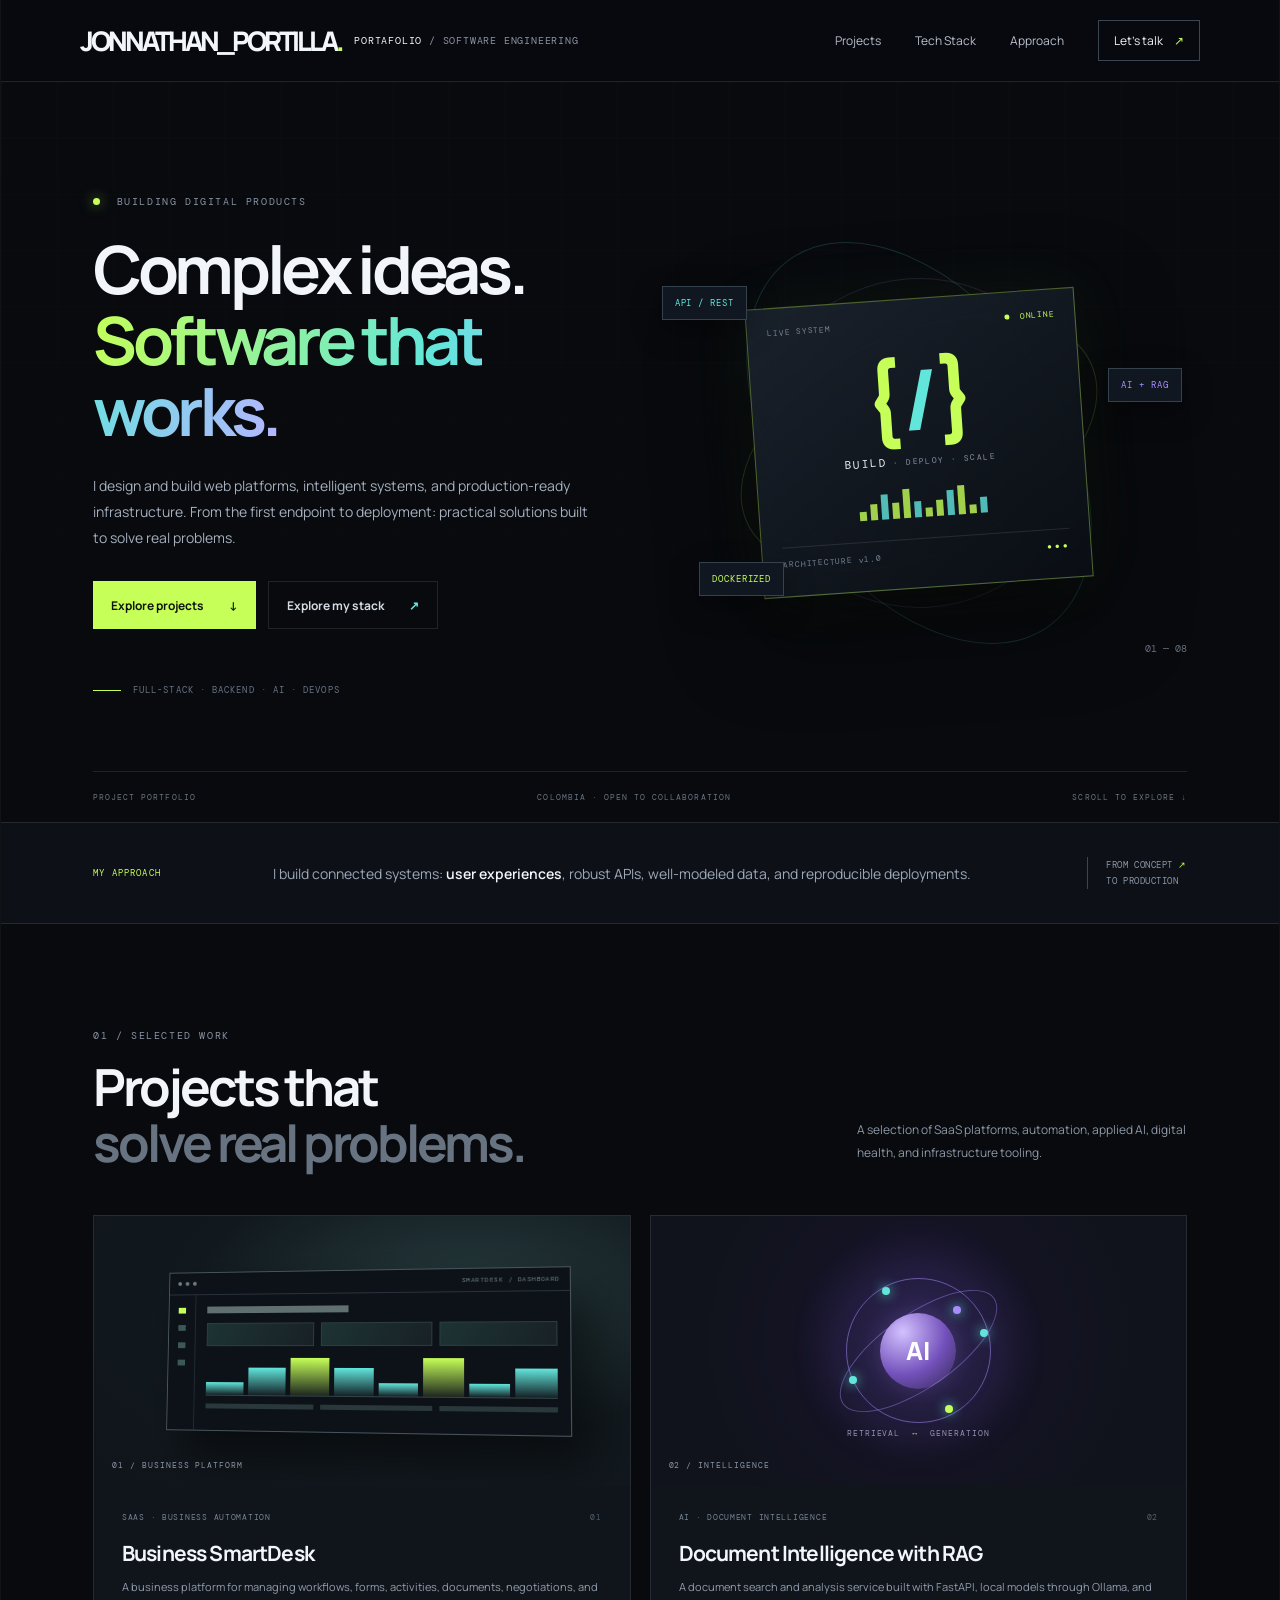
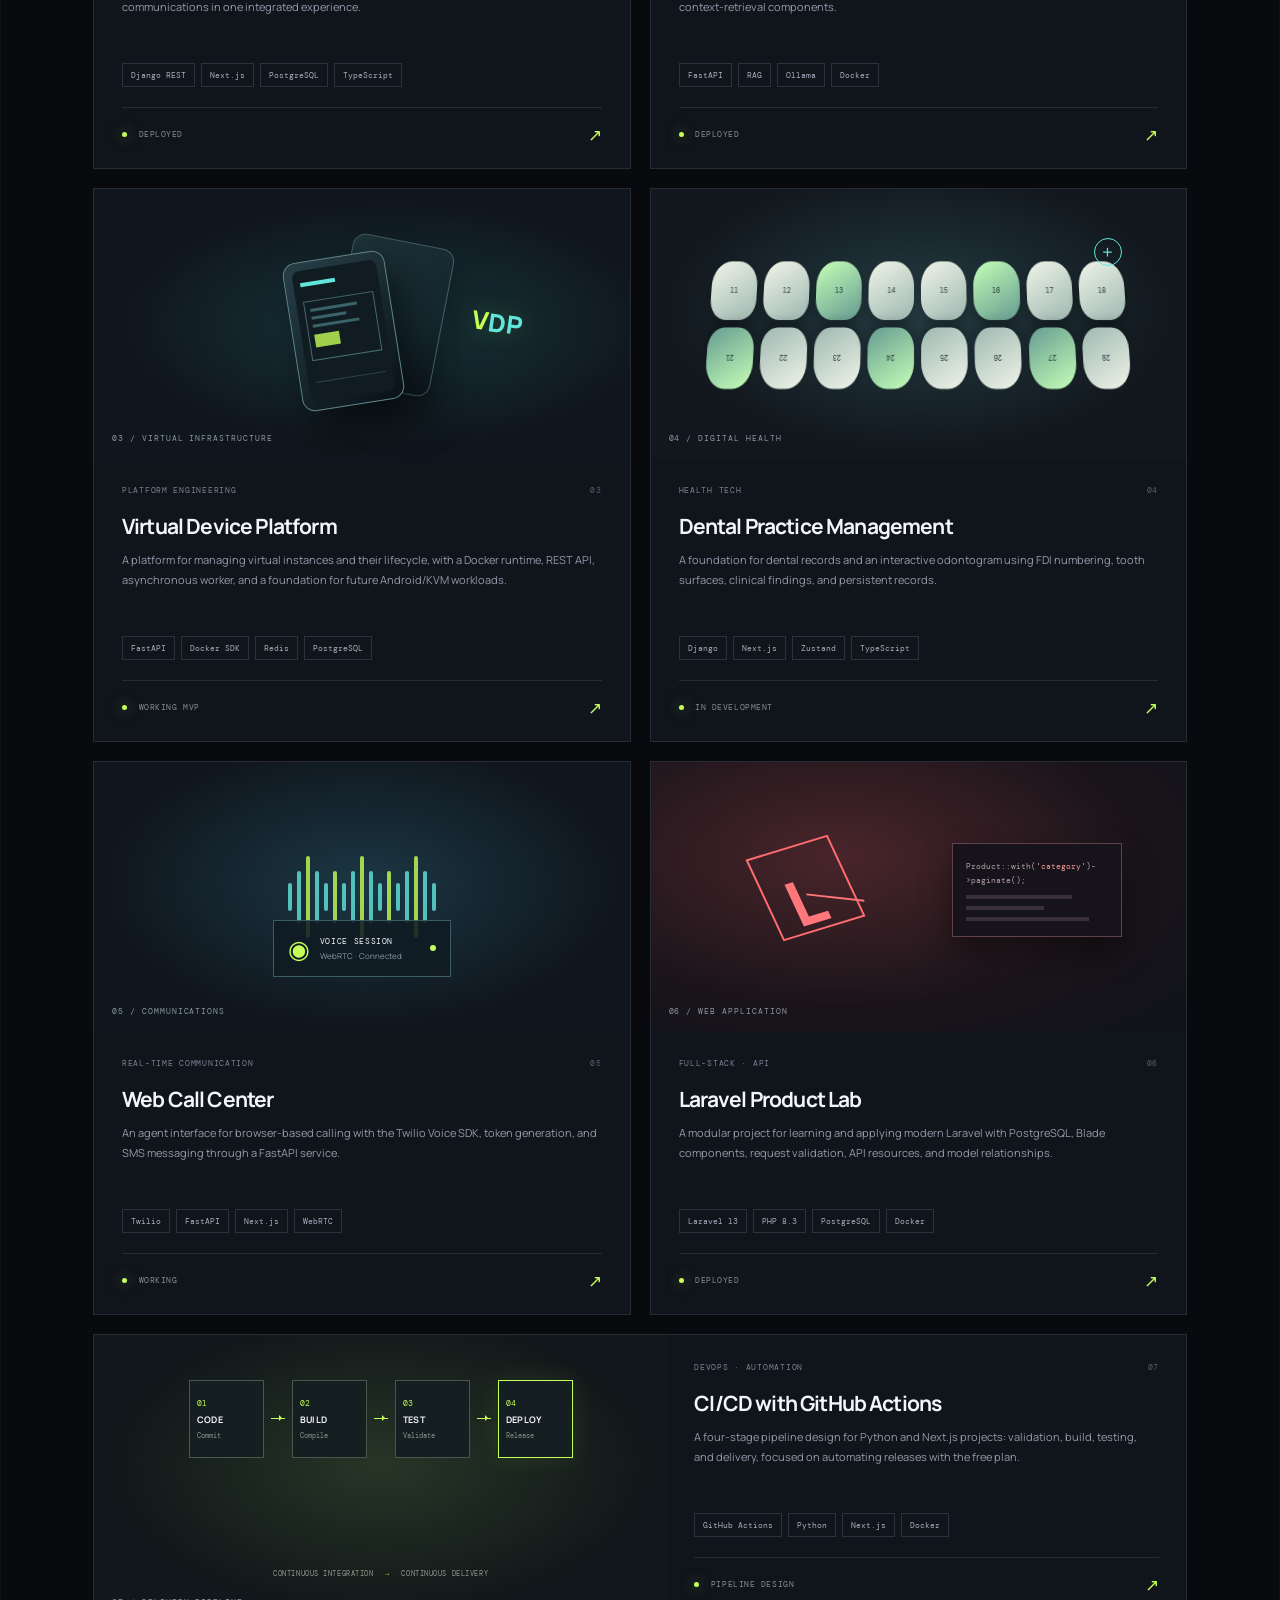
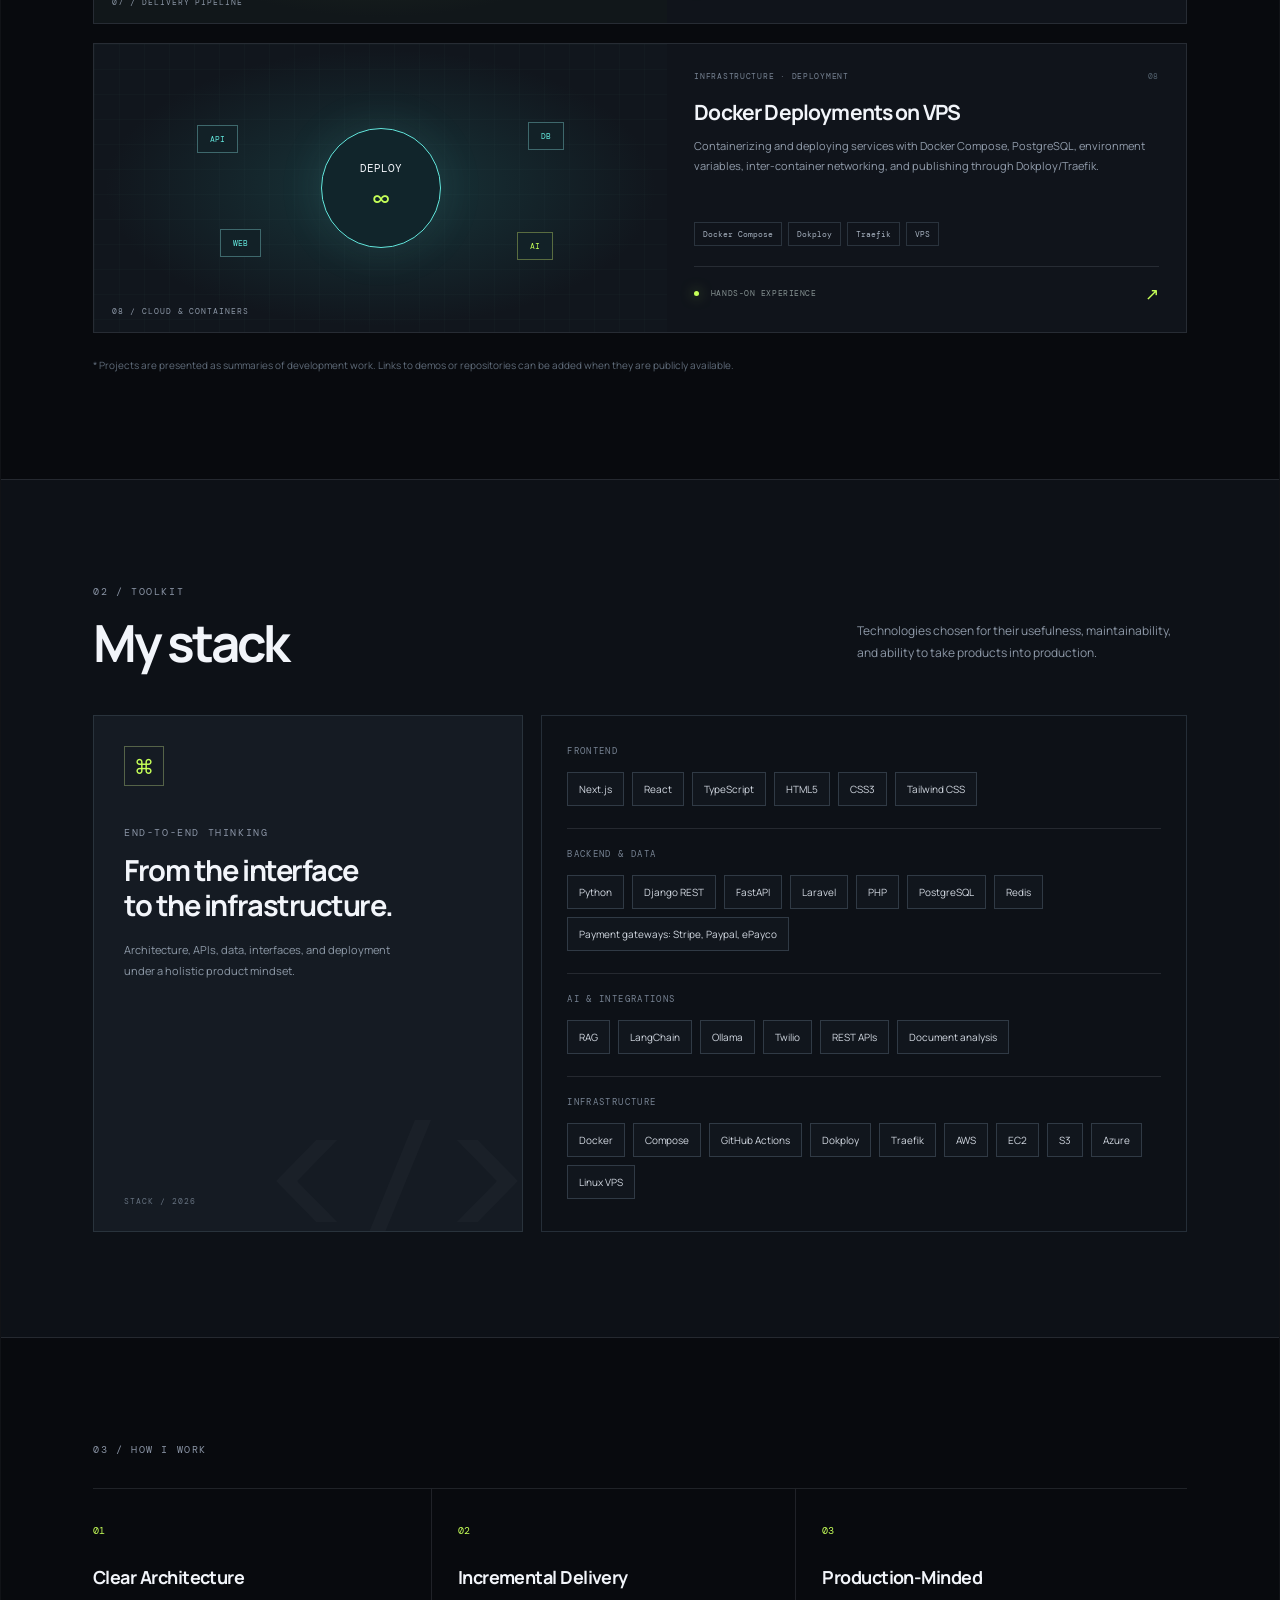
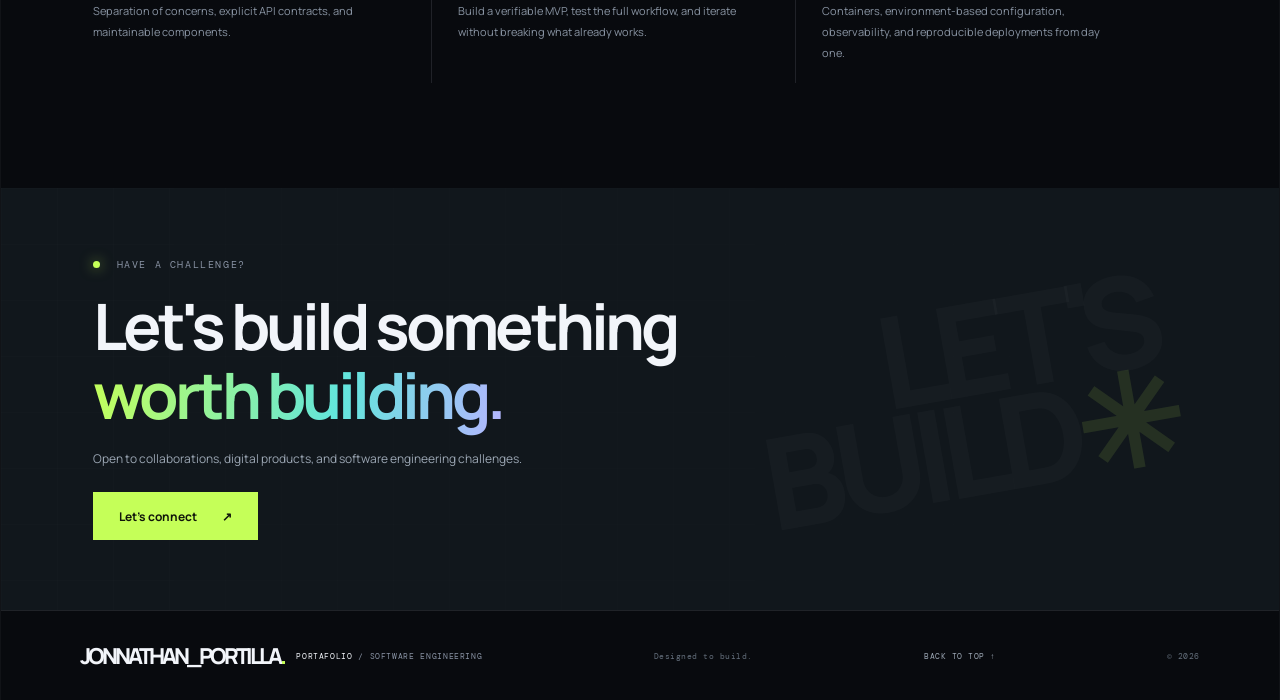
==== commit b1c36a40: "Update index.html" ====
--- a/index.html
+++ b/index.html
@@ -145,7 +145,7 @@
           <div class="stack-feature"><span class="stack-icon">⌘</span><p class="eyebrow">END-TO-END THINKING</p><h3>From the interface<br>to the infrastructure.</h3><p>Architecture, APIs, data, interfaces, and deployment under a holistic product mindset.</p><span class="stack-decoration">STACK / 2026</span></div>
           <div class="stack-groups">
             <div class="stack-group"><h4>FRONTEND</h4><div class="stack-pills"><span>Next.js</span><span>React</span><span>TypeScript</span><span>HTML5</span><span>CSS3</span><span>Tailwind CSS</span></div></div>
-            <div class="stack-group"><h4>BACKEND & DATA</h4><div class="stack-pills"><span>Python</span><span>Django REST</span><span>FastAPI</span><span>Laravel</span><span>PHP</span><span>PostgreSQL</span><span>Redis</span><span>Payment gateways: Stipe, Paypal, ePayco</span></div></div>
+            <div class="stack-group"><h4>BACKEND & DATA</h4><div class="stack-pills"><span>Python</span><span>Django REST</span><span>FastAPI</span><span>Laravel</span><span>PHP</span><span>PostgreSQL</span><span>Redis</span><span>Payment gateways: Stripe, Paypal, ePayco</span></div></div>
             <div class="stack-group"><h4>AI & INTEGRATIONS</h4><div class="stack-pills"><span>RAG</span><span>LangChain</span><span>Ollama</span><span>Twilio</span><span>REST APIs</span><span>Document analysis</span></div></div>
             <div class="stack-group"><h4>INFRASTRUCTURE</h4><div class="stack-pills"><span>Docker</span><span>Compose</span><span>GitHub Actions</span><span>Dokploy</span><span>Traefik</span><span>AWS</span><span>EC2</span><span>S3</span><span>Azure</span><span>Linux VPS</span></div></div>
           </div>
